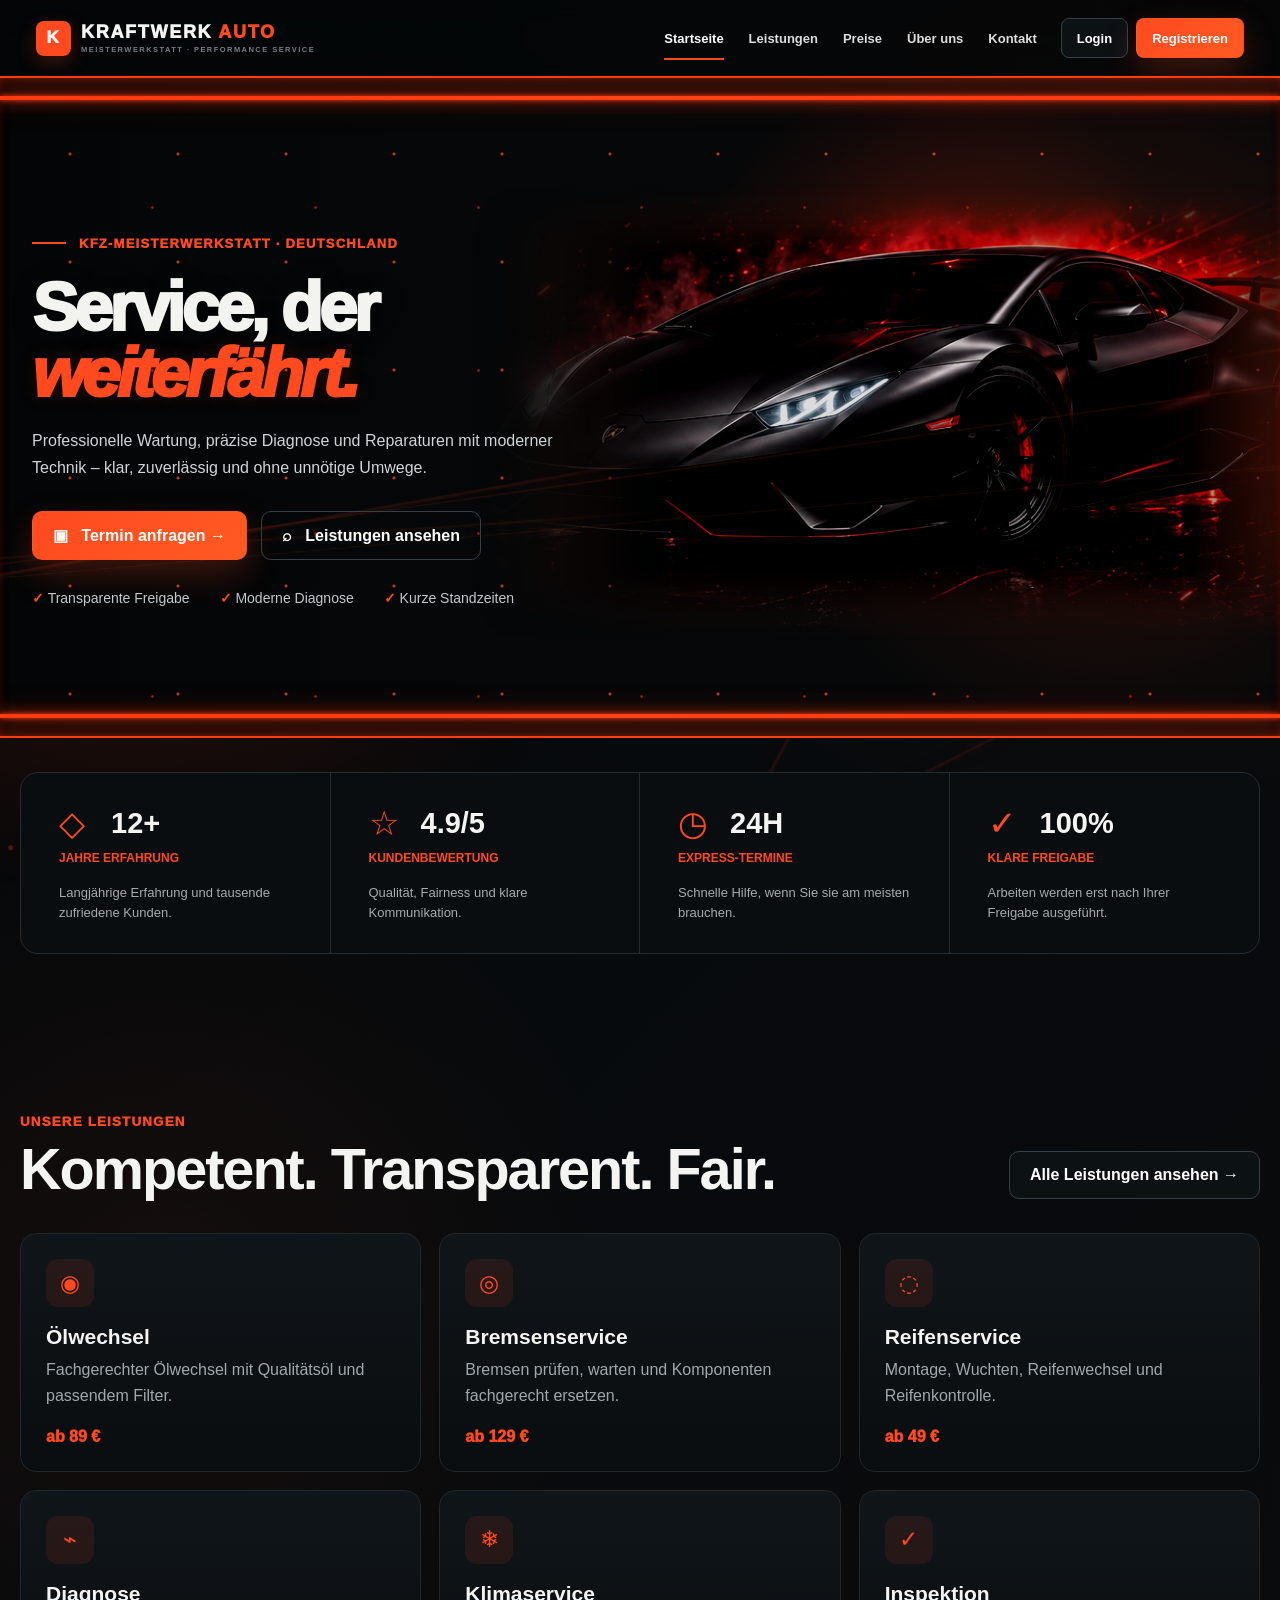
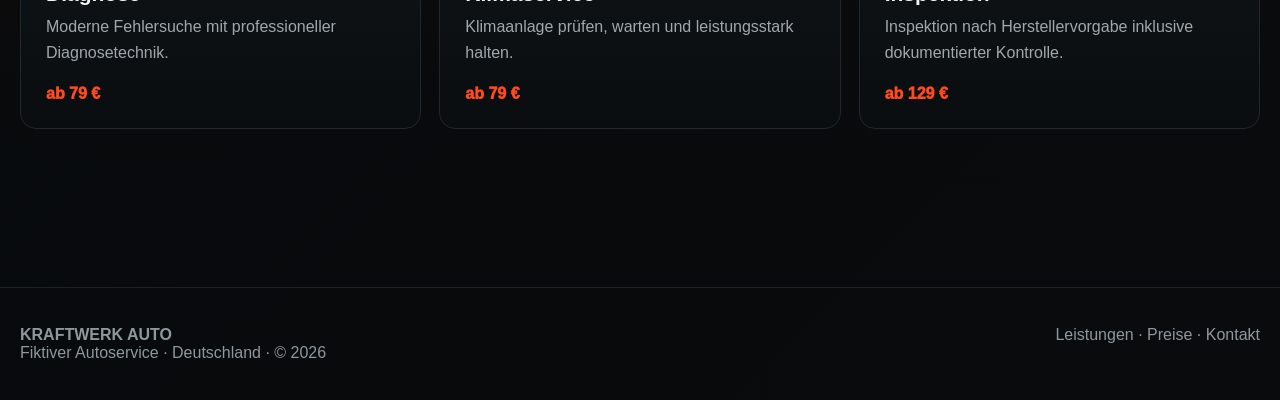
==== index.html @ ebeda06c "Add files via upload" ====
<!doctype html>
<html lang="de">
<head>
  <meta http-equiv="Cache-Control" content="no-cache, no-store, must-revalidate">
  <meta http-equiv="Pragma" content="no-cache">
  <meta http-equiv="Expires" content="0">
<meta charset="utf-8">
<meta name="viewport" content="width=device-width,initial-scale=1">
<title>Startseite | KRAFTWERK AUTO</title>
<link rel="stylesheet" href="css/style.css?v=19.0">
  <meta name="build-version" content="v19.0">
</head>
<body>

<header>
  <div class="container nav">
    <a href="index.html" class="brand"><span class="brand-badge">K</span><span class="brand-copy"><span class="brand-main">KRAFTWERK <span class="auto">AUTO</span></span><small>MEISTERWERKSTATT · PERFORMANCE SERVICE</small></span></a>
    <nav class="menu">
      <a href="index.html">Startseite</a>
      <a href="leistungen.html">Leistungen</a>
      <a href="preise.html">Preise</a>
      <a href="ueber-uns.html">Über uns</a>
      <a href="kontakt.html">Kontakt</a>
    </nav>
    <div class="actions"><a class="btn" href="login.html">Login</a><a class="btn primary" href="register.html">Registrieren</a></div>
    <button class="btn mobile" type="button">☰</button>
  </div>
</header>

<main>
<section class="hero"><span class="glow-line-top"></span><span class="glow-line-bottom"></span><div class="container hero-grid">
  <div>
    <div class="kicker">KFZ-MEISTERWERKSTATT · DEUTSCHLAND</div>
    <h1>Service, der <span>weiterfährt.</span></h1>
    <p class="hero-copy">Professionelle Wartung, präzise Diagnose und Reparaturen mit moderner Technik – klar, zuverlässig und ohne unnötige Umwege.</p>
    <div class="hero-buttons"><a class="btn primary" href="termin.html">▣ &nbsp; Termin anfragen →</a><a class="btn" href="leistungen.html">⌕ &nbsp; Leistungen ansehen</a></div>
    <div class="checks"><span><b>✓</b> Transparente Freigabe</span><span><b>✓</b> Moderne Diagnose</span><span><b>✓</b> Kurze Standzeiten</span></div>
  </div>
  <div class="hero-media"><img class="hero-car" src="assets/sports-car-v12.png?v=19.0" alt="Sportwagen"></div>
</div></section>

<div class="container"><div class="stats">
 <div class="stat"><div class="stat-top"><span class="stat-icon">◇</span><strong>12+</strong></div><label>JAHRE ERFAHRUNG</label><p>Langjährige Erfahrung und tausende zufriedene Kunden.</p></div>
 <div class="stat"><div class="stat-top"><span class="stat-icon">☆</span><strong>4.9/5</strong></div><label>KUNDENBEWERTUNG</label><p>Qualität, Fairness und klare Kommunikation.</p></div>
 <div class="stat"><div class="stat-top"><span class="stat-icon">◷</span><strong>24H</strong></div><label>EXPRESS-TERMINE</label><p>Schnelle Hilfe, wenn Sie sie am meisten brauchen.</p></div>
 <div class="stat"><div class="stat-top"><span class="stat-icon">✓</span><strong>100%</strong></div><label>KLARE FREIGABE</label><p>Arbeiten werden erst nach Ihrer Freigabe ausgeführt.</p></div>
</div></div>

<section class="section"><div class="container">
 <div class="section-head"><div><small>UNSERE LEISTUNGEN</small><h2>Kompetent. Transparent. Fair.</h2></div><a class="btn" href="leistungen.html">Alle Leistungen ansehen →</a></div>
 <div class="cards">
  <div class="card"><div class="card-icon">◉</div><h3>Ölwechsel</h3><p>Fachgerechter Ölwechsel mit Qualitätsöl und passendem Filter.</p><div class="price">ab 89 €</div></div>
  <div class="card"><div class="card-icon">◎</div><h3>Bremsenservice</h3><p>Bremsen prüfen, warten und Komponenten fachgerecht ersetzen.</p><div class="price">ab 129 €</div></div>
  <div class="card"><div class="card-icon">◌</div><h3>Reifenservice</h3><p>Montage, Wuchten, Reifenwechsel und Reifenkontrolle.</p><div class="price">ab 49 €</div></div>
  <div class="card"><div class="card-icon">⌁</div><h3>Diagnose</h3><p>Moderne Fehlersuche mit professioneller Diagnosetechnik.</p><div class="price">ab 79 €</div></div>
  <div class="card"><div class="card-icon">❄</div><h3>Klimaservice</h3><p>Klimaanlage prüfen, warten und leistungsstark halten.</p><div class="price">ab 79 €</div></div>
  <div class="card"><div class="card-icon">✓</div><h3>Inspektion</h3><p>Inspektion nach Herstellervorgabe inklusive dokumentierter Kontrolle.</p><div class="price">ab 129 €</div></div>
 </div>
</div></section>
</main>


<footer><div class="container footer-inner">
  <div><strong>KRAFTWERK AUTO</strong><div>Fiktiver Autoservice · Deutschland · © 2026</div></div>
  <div><a href="leistungen.html">Leistungen</a> · <a href="preise.html">Preise</a> · <a href="kontakt.html">Kontakt</a></div>
</div></footer>
<script src="js/app.js?v=19.0"></script>
</body></html>
---- css/style.css ----
:root{
  --bg:#050708;
  --bg2:#090c0e;
  --card:#0d1114;
  --card2:#101519;
  --line:#252d32;
  --text:#f4f4f2;
  --muted:#9ba2a7;
  --accent:#ff4a1f;
  --accent2:#ff6a32;
}
*{box-sizing:border-box}
html{scroll-behavior:smooth}
body{
  margin:0;
  background:
    radial-gradient(circle at 88% 10%,rgba(255,74,31,.10),transparent 30%),
    radial-gradient(circle at 12% 65%,rgba(255,74,31,.06),transparent 28%),
    linear-gradient(135deg,#040607 0%,#070a0c 48%,#0a0b0d 100%);
  color:var(--text);
  font-family:Inter,Arial,Helvetica,sans-serif;
  min-height:100vh;
}
body:before{
  content:"";
  position:fixed;inset:0;pointer-events:none;z-index:-1;
  background:
    radial-gradient(circle at 8% 28%,rgba(255,58,20,.30) 0 2px,transparent 3px),
    radial-gradient(circle at 82% 18%,rgba(255,75,25,.38) 0 2px,transparent 3px),
    radial-gradient(circle at 62% 72%,rgba(255,45,10,.30) 0 1.5px,transparent 3px),
    radial-gradient(ellipse at 92% 45%,rgba(255,50,15,.17),transparent 30%),
    radial-gradient(ellipse at 10% 72%,rgba(255,65,20,.13),transparent 28%);
  background-size:135px 135px,190px 190px,155px 155px,100% 100%,100% 100%;
  opacity:.95
}
body:after{
  content:"";
  position:fixed;inset:0;pointer-events:none;z-index:-1;
  background:
    linear-gradient(118deg,transparent 0 67%,rgba(255,61,20,.12) 67.15%,transparent 67.35%),
    linear-gradient(153deg,transparent 0 80%,rgba(255,61,20,.10) 80.15%,transparent 80.35%);
  filter:drop-shadow(0 0 8px rgba(255,61,20,.5))
}
a{text-decoration:none;color:inherit}
.container{width:min(1280px,calc(100% - 40px));margin:auto}
header{
  height:110px;
  display:flex;align-items:center;
  border-bottom:1px solid rgba(255,255,255,.03)
}
.nav{display:flex;align-items:center;width:100%;gap:22px}
.brand{display:flex;align-items:center;gap:11px;margin-right:auto;font-weight:1000;letter-spacing:2.2px;font-size:21px;white-space:nowrap}
.brand-badge{width:40px;height:40px;border-radius:9px;background:var(--accent);display:grid;place-items:center;font-size:20px;font-weight:1000;box-shadow:0 10px 24px rgba(255,74,31,.30)}
.brand .auto{color:var(--accent)}
.menu{display:flex;align-items:center;gap:30px;margin-left:auto}
.menu a{position:relative;padding:42px 0;color:#dedede;font-size:15px;font-weight:800}
.menu a:hover,.menu a.active{color:#fff}
.menu a.active:after{
  content:"";position:absolute;left:0;right:0;bottom:23px;height:2px;background:var(--accent)
}
.actions{display:flex;gap:10px;margin-left:8px;flex:0 0 auto}
.btn{
  display:inline-flex;align-items:center;justify-content:center;gap:9px;
  border:1px solid #344047;background:#0c1114;color:white;
  border-radius:10px;padding:14px 20px;font-weight:850;cursor:pointer;
  transition:.18s ease;
}
.btn:hover{transform:translateY(-1px);border-color:#59656c}
.btn.primary{
  background:linear-gradient(135deg,var(--accent),#ff5a23);
  border-color:transparent;
  box-shadow:0 14px 34px rgba(255,74,31,.23)
}
.hero{padding:72px 0 40px}
.hero-grid{
  display:grid;grid-template-columns:1.04fr .96fr;align-items:center;gap:40px;
}
.kicker{display:flex;align-items:center;gap:13px;color:var(--accent);font-size:13px;font-weight:950;letter-spacing:1.25px;text-transform:uppercase}
.kicker:before{content:"";width:34px;height:2px;background:var(--accent)}
.hero h1{
  font-size:clamp(58px,6vw,88px);line-height:.96;letter-spacing:-4px;
  margin:28px 0 24px;font-weight:1000
}
.hero h1 span{display:block;color:var(--accent);font-style:italic}
.hero-copy{color:#c0c5c8;font-size:18px;line-height:1.7;max-width:690px}
.hero-buttons{display:flex;gap:14px;margin:30px 0 30px;flex-wrap:wrap}
.checks{display:flex;gap:30px;flex-wrap:wrap;color:#c5c8ca;font-size:14px}
.checks b{color:var(--accent)}
.hero-media{
  position:relative;
  height:510px;
  overflow:visible;
  background:transparent;
  border:0;
  border-radius:0;
  box-shadow:none;
}
.hero-media:before{
  content:"";
  position:absolute;
  inset:-35px -70px -35px -55px;
  background-image:url("../assets/porsche-hero.png");
  background-size:cover;
  background-position:center;
  background-repeat:no-repeat;
  filter:saturate(1.08) contrast(1.06);
  -webkit-mask-image:linear-gradient(90deg,transparent 0%,rgba(0,0,0,.42) 14%,#000 34%,#000 100%);
  mask-image:linear-gradient(90deg,transparent 0%,rgba(0,0,0,.42) 14%,#000 34%,#000 100%);
}
.hero-media:after{
  content:"";
  position:absolute;
  inset:-35px -70px -35px -55px;
  pointer-events:none;
  background:
    radial-gradient(circle at 72% 42%,rgba(255,55,15,.18),transparent 35%),
    linear-gradient(90deg,#050708 0%,rgba(5,7,8,.72) 12%,transparent 36%);
}
.stats{
  display:grid;grid-template-columns:repeat(4,1fr);
  border:1px solid var(--line);border-radius:18px;overflow:hidden;
  background:#0a0d0f;margin:34px 0 80px
}
.stat{padding:30px 38px;min-height:160px;border-right:1px solid var(--line)}
.stat:last-child{border-right:none}
.stat-top{display:flex;gap:18px;align-items:center}
.stat-icon{font-size:34px;color:var(--accent);width:34px}
.stat strong{font-size:29px}
.stat label{display:block;color:var(--accent);font-weight:900;font-size:12px;margin:8px 0 18px}
.stat p{color:#a6aaad;font-size:13px;line-height:1.55;margin:0}
.section{padding:78px 0}
.section-head{display:flex;justify-content:space-between;gap:24px;align-items:end;margin-bottom:34px}
.section-head small,.eyebrow{color:var(--accent);font-weight:950;letter-spacing:1.2px;text-transform:uppercase}
.section-head h2,.page-title{font-size:clamp(38px,4.5vw,62px);line-height:1.02;letter-spacing:-2px;margin:10px 0 0}
.section-head p{color:var(--muted);max-width:700px;line-height:1.7}
.cards{display:grid;grid-template-columns:repeat(3,1fr);gap:18px}
.card{
  background:linear-gradient(180deg,#101519,#090d10);
  border:1px solid #20282d;border-radius:16px;padding:25px;min-height:190px;
  transition:.18s ease;
}
.card:hover{transform:translateY(-3px);border-color:rgba(255,74,31,.45)}
.card-icon{width:48px;height:48px;border-radius:12px;background:rgba(255,74,31,.10);display:grid;place-items:center;color:var(--accent);font-size:23px}
.card h3{font-size:21px;margin:18px 0 8px}
.card p{margin:0;color:#a1a8ad;line-height:1.65}
.card .price{margin-top:18px;color:var(--accent);font-weight:950}
.page-hero{padding:66px 0 50px;border-bottom:1px solid rgba(255,255,255,.05)}
.breadcrumb{font-size:13px;color:#7f898e;margin-bottom:16px}
.page-hero p{max-width:760px;color:#aab0b4;font-size:17px;line-height:1.65}
.service-grid{display:grid;grid-template-columns:repeat(3,1fr);gap:20px}
.service-card{
  background:linear-gradient(145deg,#101519,#080b0d);border:1px solid #222b30;border-radius:17px;
  padding:28px;min-height:220px;display:flex;flex-direction:column
}
.service-card .tag{font-size:11px;color:var(--accent);font-weight:950;text-transform:uppercase;letter-spacing:1px}
.service-card h3{font-size:23px;margin:14px 0 10px}
.service-card p{color:#9ea6ab;line-height:1.65;margin:0}
.service-card .more{margin-top:auto;padding-top:24px;color:var(--accent);font-weight:850}
.price-grid{display:grid;grid-template-columns:repeat(2,1fr);gap:18px}
.price-row{
  background:#0d1114;border:1px solid #222a2f;border-radius:15px;padding:24px 26px;
  display:grid;grid-template-columns:1fr auto;align-items:center;gap:20px
}
.price-row h3{margin:0 0 7px;font-size:20px}
.price-row p{margin:0;color:#929aa0;line-height:1.5}
.price-row strong{color:var(--accent);font-size:26px;white-space:nowrap}
.about-grid,.contact-grid{display:grid;grid-template-columns:1fr 1fr;gap:22px}
.panel{background:#0d1114;border:1px solid #232c31;border-radius:16px;padding:28px}
.panel h2{margin-top:0}
.panel p{color:#9da5aa;line-height:1.7}
.form-grid{display:grid;grid-template-columns:1fr 1fr;gap:14px}
.field.full{grid-column:1/-1}
label{display:block;font-size:12px;font-weight:850;color:#abb2b6;margin-bottom:7px}
input,textarea,select{
  width:100%;background:#070a0c;color:#fff;border:1px solid #283137;border-radius:9px;padding:13px 14px;
  font:inherit;outline:none
}
input:focus,textarea:focus,select:focus{border-color:var(--accent)}
textarea{min-height:130px;resize:vertical}
.auth{min-height:calc(100vh - 110px);display:grid;place-items:center;padding:60px 20px}
.auth-box{width:min(500px,100%);background:#0c1114;border:1px solid #242d32;border-radius:18px;padding:32px}
.auth-box h1{font-size:42px;margin:0 0 12px}
.auth-box p{color:#9ba3a8}
.notice{display:none;margin-top:14px;padding:12px;border:1px solid rgba(255,74,31,.4);border-radius:9px;color:#ff9a7d;background:rgba(255,74,31,.08)}
footer{border-top:1px solid #1c2327;margin-top:80px;padding:38px 0;color:#8f989d}
.footer-inner{display:flex;justify-content:space-between;gap:22px;flex-wrap:wrap}
.mobile{display:none}
@media(max-width:1000px){
  header{height:80px}.menu,.actions{display:none}.mobile{display:inline-flex;margin-left:auto}
  .hero-grid{grid-template-columns:1fr}.hero-media{height:420px}
  .stats{grid-template-columns:1fr 1fr}.stat:nth-child(2){border-right:none}
  .stat:nth-child(-n+2){border-bottom:1px solid var(--line)}
  .cards,.service-grid{grid-template-columns:1fr 1fr}
}
@media(max-width:650px){
  .container{width:min(100% - 24px,1280px)}
  .brand{font-size:18px;letter-spacing:2px}.brand-badge{width:40px;height:40px}
  .hero{padding-top:42px}.hero h1{font-size:50px;letter-spacing:-2px}
  .hero-media{height:300px}.stats,.cards,.service-grid,.price-grid,.about-grid,.contact-grid,.form-grid{grid-template-columns:1fr}
  .stat{border-right:none!important;border-bottom:1px solid var(--line)}.stat:last-child{border-bottom:none}
  .field.full{grid-column:auto}.section-head{display:block}
}


/* === v10 HEADER REFINEMENT === */
header .container{
  width:min(1520px,calc(100% - 110px));
}
.nav{
  gap:20px;
}
.brand{
  margin-right:44px;
  flex:0 0 auto;
}
.brand-copy{
  display:flex;
  flex-direction:column;
  line-height:1;
}
.brand-main{
  display:block;
}
.brand-copy small{
  display:block;
  margin-top:7px;
  color:#8f969a;
  font-size:9px;
  font-weight:800;
  letter-spacing:2.1px;
  white-space:nowrap;
}
.menu{
  margin-left:auto;
  gap:28px;
}
.actions{
  margin-left:14px;
}

/* === v10 FULL-WIDTH CINEMATIC HERO === */
.hero{
  position:relative;
  isolation:isolate;
  overflow:hidden;
  padding:72px 0 56px;
  background:
    linear-gradient(90deg,
      rgba(3,5,6,.99) 0%,
      rgba(3,5,6,.96) 18%,
      rgba(3,5,6,.83) 35%,
      rgba(3,5,6,.45) 51%,
      rgba(3,5,6,.10) 70%,
      rgba(3,5,6,.04) 100%
    ),
    url("../assets/porsche-hero.png") right 46% / auto 116% no-repeat;
}
.hero:before{
  content:"";
  position:absolute;
  inset:0;
  z-index:-1;
  pointer-events:none;
  background:
    linear-gradient(166deg,transparent 0 57%,rgba(255,52,15,.18) 57.2%,transparent 57.6%),
    linear-gradient(174deg,transparent 0 63%,rgba(255,73,22,.15) 63.1%,transparent 63.5%),
    radial-gradient(circle at 70% 31%,rgba(255,58,16,.23),transparent 29%),
    radial-gradient(circle at 88% 48%,rgba(255,47,12,.19),transparent 31%);
  filter:drop-shadow(0 0 12px rgba(255,62,18,.42));
}
.hero:after{
  content:"";
  position:absolute;
  inset:0;
  z-index:-1;
  pointer-events:none;
  background-image:
    radial-gradient(circle,rgba(255,67,20,.70) 0 1.2px,transparent 1.8px),
    radial-gradient(circle,rgba(255,38,8,.50) 0 1px,transparent 1.7px);
  background-size:92px 92px,137px 137px;
  background-position:12px 18px,53px 4px;
  opacity:.72;
  mask-image:linear-gradient(90deg,rgba(0,0,0,.25),#000 35%,#000);
  -webkit-mask-image:linear-gradient(90deg,rgba(0,0,0,.25),#000 35%,#000);
}
.hero-grid{
  position:relative;
  z-index:1;
  grid-template-columns:minmax(0, .94fr) minmax(390px, .78fr);
  gap:22px;
  min-height:500px;
}
.hero-grid > div:first-child{
  position:relative;
  z-index:4;
  padding:18px 0 0;
}

/* The car no longer lives inside a visible card. 
   This empty side only reserves composition space while the image is a seamless hero background. */
.hero-media{
  min-height:500px;
  height:500px;
  background:transparent!important;
  border:0!important;
  box-shadow:none!important;
  overflow:visible!important;
}
.hero-media:before,
.hero-media:after{
  display:none!important;
}

/* Sportier visual impression: stronger contrast/glow around the car zone */
.hero .hero-media{
  filter:drop-shadow(0 22px 42px rgba(0,0,0,.55));
}
.hero .hero-media::marker{
  display:none;
}

/* Make the road/light streaks visibly continue under/behind the copy */
.hero-grid > div:first-child:after{
  content:"";
  position:absolute;
  z-index:-1;
  left:-180px;
  right:-300px;
  bottom:42px;
  height:155px;
  transform:skewY(-2deg);
  background:
    linear-gradient(172deg,transparent 0 42%,rgba(255,67,20,.14) 43%,transparent 45%),
    linear-gradient(176deg,transparent 0 58%,rgba(255,89,28,.09) 59%,transparent 61%);
  filter:blur(.2px) drop-shadow(0 0 12px rgba(255,58,14,.25));
  pointer-events:none;
}

/* Pull the hero a little more toward the visual center */
.hero .container{
  width:min(1320px,calc(100% - 60px));
}

@media(max-width:1000px){
  header .container{width:min(100% - 34px,1520px)}
  .brand{margin-right:auto}
  .brand-copy small{font-size:8px;letter-spacing:1.4px}
  .hero{
    background:
      linear-gradient(90deg,rgba(3,5,6,.99) 0%,rgba(3,5,6,.93) 42%,rgba(3,5,6,.45) 100%),
      url("../assets/porsche-hero.png") 68% center / cover no-repeat;
  }
  .hero-grid{grid-template-columns:1fr;min-height:660px}
  .hero-media{min-height:250px;height:250px}
}
@media(max-width:650px){
  header .container{width:min(100% - 22px,1520px)}
  .brand-copy small{display:none}
  .hero .container{width:min(100% - 26px,1320px)}
  .hero{
    background:
      linear-gradient(180deg,rgba(3,5,6,.98) 0%,rgba(3,5,6,.89) 48%,rgba(3,5,6,.38) 100%),
      url("../assets/porsche-hero.png") 70% 78% / auto 58% no-repeat;
  }
}


/* =========================================================
   KRAFTWERK AUTO v11 — compact header + seamless sport hero
   ========================================================= */

/* Compact, cleaner header */
header{
  height:76px !important;
  background:rgba(4,6,7,.86);
  backdrop-filter:blur(14px);
  -webkit-backdrop-filter:blur(14px);
  border-bottom:1px solid rgba(255,255,255,.045);
}
header .container{
  width:min(1380px,calc(100% - 72px)) !important;
}
.nav{
  height:76px;
  gap:16px !important;
}
.brand{
  gap:10px !important;
  margin-right:24px !important;
  font-size:18px !important;
  letter-spacing:1.7px !important;
}
.brand-badge{
  width:35px !important;
  height:35px !important;
  border-radius:8px !important;
  font-size:17px !important;
  box-shadow:0 7px 20px rgba(255,74,31,.24) !important;
}
.brand-copy small{
  margin-top:5px !important;
  font-size:7.5px !important;
  letter-spacing:1.45px !important;
  color:#777f84 !important;
}
.menu{
  gap:25px !important;
  margin-left:auto !important;
}
.menu a{
  padding:28px 0 !important;
  font-size:13px !important;
}
.menu a.active:after{
  bottom:14px !important;
}
.actions{
  margin-left:8px !important;
  gap:8px !important;
}
.actions .btn{
  padding:10px 15px !important;
  min-height:40px;
  font-size:13px !important;
  border-radius:8px !important;
}

/* Seamless hero. No rectangular car card. */
.hero{
  min-height:620px;
  padding:64px 0 54px !important;
  overflow:hidden;
  position:relative;
  isolation:isolate;
  background:#050708 !important;
}
.hero .container{
  width:min(1320px,calc(100% - 64px)) !important;
}
.hero-grid{
  min-height:500px !important;
  grid-template-columns:.93fr 1.07fr !important;
  gap:8px !important;
  align-items:center;
}
.hero-grid > div:first-child{
  z-index:5;
  padding-left:0 !important;
}
.hero h1{
  font-size:clamp(54px,5.4vw,78px) !important;
  margin:23px 0 20px !important;
}
.hero-copy{
  max-width:600px;
  font-size:16px !important;
}
.hero-media{
  height:500px !important;
  min-height:500px !important;
  position:relative !important;
  overflow:visible !important;
  background:transparent !important;
  box-shadow:none !important;
  border:0 !important;
  filter:none !important;
}

/* Use the existing car asset only once, but crop/scale it harder so the car
   reads as a sport/performance car and the original square edge disappears. */
.hero-media:before{
  display:block !important;
  content:"" !important;
  position:absolute !important;
  z-index:1;
  top:-86px !important;
  right:-210px !important;
  bottom:-100px !important;
  left:-210px !important;
  background-image:url("../assets/porsche-hero.png") !important;
  background-repeat:no-repeat !important;
  background-position:61% 52% !important;
  background-size:cover !important;
  filter:contrast(1.12) saturate(1.18) brightness(.94) !important;
  -webkit-mask-image:
    linear-gradient(90deg,transparent 0%,rgba(0,0,0,.18) 12%,#000 33%,#000 88%,transparent 100%),
    linear-gradient(180deg,transparent 0%,#000 14%,#000 84%,transparent 100%) !important;
  mask-image:
    linear-gradient(90deg,transparent 0%,rgba(0,0,0,.18) 12%,#000 33%,#000 88%,transparent 100%),
    linear-gradient(180deg,transparent 0%,#000 14%,#000 84%,transparent 100%) !important;
  -webkit-mask-composite:source-in !important;
  mask-composite:intersect !important;
}

/* Red light/road atmosphere continues behind both columns */
.hero:before{
  display:block !important;
  content:"";
  position:absolute;
  z-index:-1;
  inset:-15%;
  pointer-events:none;
  background:
    radial-gradient(ellipse at 73% 45%,rgba(255,45,12,.25),transparent 29%),
    radial-gradient(ellipse at 90% 58%,rgba(255,28,4,.18),transparent 25%),
    radial-gradient(ellipse at 34% 82%,rgba(255,56,14,.08),transparent 31%),
    linear-gradient(171deg,transparent 0 57%,rgba(255,66,18,.13) 57.15%,transparent 57.55%),
    linear-gradient(175deg,transparent 0 64%,rgba(255,83,24,.11) 64.15%,transparent 64.5%),
    linear-gradient(178deg,transparent 0 70%,rgba(255,52,12,.07) 70.1%,transparent 70.35%);
  filter:drop-shadow(0 0 12px rgba(255,50,10,.32));
  animation:roadGlow 7s ease-in-out infinite alternate;
}

/* Animated ember field, much more visible than before */
.hero:after{
  display:block !important;
  content:"";
  position:absolute;
  z-index:0;
  inset:-80px;
  pointer-events:none;
  opacity:.88;
  background-image:
    radial-gradient(circle,rgba(255,93,38,.95) 0 1.4px,transparent 2.2px),
    radial-gradient(circle,rgba(255,47,12,.80) 0 1px,transparent 2px),
    radial-gradient(circle,rgba(255,130,65,.65) 0 .8px,transparent 1.7px);
  background-size:103px 103px,151px 151px,211px 211px;
  background-position:0 0,42px 23px,71px 51px;
  animation:embersDrift 13s linear infinite;
  -webkit-mask-image:linear-gradient(90deg,rgba(0,0,0,.5),#000 42%,#000);
  mask-image:linear-gradient(90deg,rgba(0,0,0,.5),#000 42%,#000);
}

/* Extra moving light streaks behind text */
.hero-grid > div:first-child:after{
  content:"" !important;
  position:absolute !important;
  z-index:-1 !important;
  left:-230px !important;
  right:-760px !important;
  bottom:4px !important;
  height:220px !important;
  pointer-events:none;
  background:
    linear-gradient(174deg,transparent 0 48%,rgba(255,62,16,.13) 48.25%,transparent 48.7%),
    linear-gradient(177deg,transparent 0 62%,rgba(255,91,29,.10) 62.2%,transparent 62.6%);
  animation:streakPulse 5.5s ease-in-out infinite alternate;
}

@keyframes embersDrift{
  from{transform:translate3d(0,0,0)}
  to{transform:translate3d(-70px,55px,0)}
}
@keyframes roadGlow{
  from{opacity:.72;transform:scale(1)}
  to{opacity:1;transform:scale(1.035)}
}
@keyframes streakPulse{
  from{opacity:.45;transform:translateX(-18px)}
  to{opacity:1;transform:translateX(24px)}
}

/* Respect reduced-motion accessibility */
@media (prefers-reduced-motion:reduce){
  .hero:before,.hero:after,.hero-grid > div:first-child:after{animation:none !important}
}

@media(max-width:1000px){
  header{height:70px !important}
  .nav{height:70px !important}
  header .container{width:min(100% - 30px,1380px) !important}
  .brand{margin-right:auto !important}
  .hero-grid{grid-template-columns:1fr !important;min-height:650px !important}
  .hero-media{height:300px !important;min-height:300px !important}
  .hero-media:before{
    left:-80px !important;right:-80px !important;top:-100px !important;bottom:-80px !important;
    background-position:60% 52% !important;
  }
}
@media(max-width:650px){
  header .container{width:min(100% - 20px,1380px) !important}
  .brand-copy small{display:none !important}
  .brand{font-size:16px !important}
  .hero .container{width:min(100% - 26px,1320px) !important}
  .hero{padding-top:44px !important}
  .hero h1{font-size:47px !important}
}

.spark-layer{position:absolute;inset:0;overflow:hidden;pointer-events:none;z-index:2}
.spark-layer i{
  position:absolute;width:2px;height:11px;border-radius:99px;
  background:linear-gradient(to top,transparent,#ff3d0b,#ffb08c);
  box-shadow:0 0 8px #ff3d0b,0 0 15px rgba(255,61,11,.7);
  transform:rotate(38deg);
  animation:sparkFly linear infinite;
}
@keyframes sparkFly{
  0%{transform:translate3d(0,80px,0) rotate(38deg) scale(.5);opacity:0}
  15%{opacity:1}
  100%{transform:translate3d(130px,-260px,0) rotate(38deg) scale(1.15);opacity:0}
}
@media(prefers-reduced-motion:reduce){.spark-layer{display:none}}


/* =========================================================
   v12 — CAR ONLY FIX
   ========================================================= */

/* Remove every previous image/background layer from the car zone. */
.hero-media{
  background:none !important;
  border:0 !important;
  box-shadow:none !important;
  overflow:visible !important;
}
.hero-media:after{
  display:none !important;
}

/* Completely different existing sports-car asset, with transparent faded edges.
   No rectangular frame is possible because the PNG itself fades to transparent. */
.hero-media:before{
  display:block !important;
  content:"" !important;
  position:absolute !important;
  z-index:3 !important;
  top:-30px !important;
  right:-155px !important;
  bottom:-35px !important;
  left:-115px !important;

  background-image:url("../assets/sports-car-v12.png") !important;
  background-repeat:no-repeat !important;
  background-position:center center !important;
  background-size:contain !important;

  filter:
    contrast(1.08)
    saturate(1.08)
    brightness(.98)
    drop-shadow(0 24px 28px rgba(0,0,0,.58))
    drop-shadow(0 0 22px rgba(255,55,15,.20)) !important;

  -webkit-mask-image:none !important;
  mask-image:none !important;
}

/* Keep the existing animated background visible around/behind the car. */
.hero-grid{
  overflow:visible !important;
}
.hero-media{
  isolation:isolate;
}

/* At desktop size, give the new sports car slightly more presence. */
@media(min-width:1200px){
  .hero-media:before{
    transform:scale(1.10) translateX(-8px) !important;
    transform-origin:center;
  }
}

@media(max-width:1000px){
  .hero-media:before{
    top:-35px !important;
    right:-65px !important;
    bottom:-35px !important;
    left:-65px !important;
    transform:scale(1.02) !important;
  }
}


/* v13 — ONLY TWO FULL-WIDTH GLOW LINES */
.hero{
  border-top:2px solid #ff3b12 !important;
  border-bottom:2px solid #ff3b12 !important;
  box-shadow:
    inset 0 12px 22px -18px rgba(255,55,15,.95),
    inset 0 -12px 22px -18px rgba(255,55,15,.95) !important;
}

/* bright animated glow traveling across both lines */
.hero{
  background-color:#050708;
}
.hero .glow-line-top,
.hero .glow-line-bottom{
  position:absolute;
  left:0;
  width:100%;
  height:2px;
  z-index:20;
  pointer-events:none;
  overflow:hidden;
  background:rgba(255,55,15,.8);
  box-shadow:0 0 7px #ff3510,0 0 18px rgba(255,45,8,.8),0 0 32px rgba(255,45,8,.4);
}
.hero .glow-line-top{top:0}
.hero .glow-line-bottom{bottom:0}
.hero .glow-line-top:after,
.hero .glow-line-bottom:after{
  content:"";
  position:absolute;
  top:-2px;
  width:24%;
  height:6px;
  background:linear-gradient(90deg,transparent,#ff6a35,#fff,#ff3b12,transparent);
  filter:blur(.3px);
  animation:glowLineTravel 4.8s linear infinite;
}
.hero .glow-line-bottom:after{animation-delay:-2.4s}
@keyframes glowLineTravel{
  from{left:-28%}
  to{left:105%}
}
@media(prefers-reduced-motion:reduce){
  .hero .glow-line-top:after,.hero .glow-line-bottom:after{animation:none}
}


/* v14 — FORCE VISIBLE NEON HERO LINES */
.hero .glow-line-top,
.hero .glow-line-bottom{
  display:block !important;
  position:absolute !important;
  left:0 !important;
  right:0 !important;
  width:100vw !important;
  margin-left:calc(50% - 50vw) !important;
  height:4px !important;
  z-index:999 !important;
  opacity:1 !important;
  pointer-events:none !important;
  background:linear-gradient(90deg,
    rgba(255,40,8,.15) 0%,
    #ff2e08 8%,
    #ff6a30 45%,
    #ffb08a 50%,
    #ff6a30 55%,
    #ff2e08 92%,
    rgba(255,40,8,.15) 100%) !important;
  box-shadow:
    0 0 5px #ff3a0b,
    0 0 12px #ff3a0b,
    0 0 24px rgba(255,55,10,.85),
    0 0 45px rgba(255,40,5,.55) !important;
}
.hero .glow-line-top{
  top:18px !important;
}
.hero .glow-line-bottom{
  bottom:18px !important;
}
.hero .glow-line-top:before,
.hero .glow-line-bottom:before{
  content:"" !important;
  position:absolute !important;
  inset:-5px 0 !important;
  background:linear-gradient(90deg,transparent,rgba(255,55,10,.18),rgba(255,85,35,.35),rgba(255,55,10,.18),transparent) !important;
  filter:blur(6px) !important;
}
.hero .glow-line-top:after,
.hero .glow-line-bottom:after{
  content:"" !important;
  display:block !important;
  position:absolute !important;
  top:-2px !important;
  left:-24% !important;
  width:22% !important;
  height:8px !important;
  border-radius:99px !important;
  background:linear-gradient(90deg,transparent,#ff5b24,#fff3ec,#ff5b24,transparent) !important;
  box-shadow:0 0 18px #ff4b18 !important;
  animation:v14LineSweep 4s linear infinite !important;
}
.hero .glow-line-bottom:after{
  animation-delay:-2s !important;
}
@keyframes v14LineSweep{
  from{transform:translateX(0)}
  to{transform:translateX(565%)}
}


/* =========================================================
   v15 — HERO FIRST-LOAD VISIBILITY FIX
   ========================================================= */

/* Create a predictable stacking context */
.hero{
  position:relative !important;
  isolation:isolate !important;
  overflow:hidden !important;
}

/* Decorative layers always stay behind content */
.hero:before,
.hero:after{
  z-index:0 !important;
  pointer-events:none !important;
}

/* Main hero content always above effects */
.hero .container,
.hero-grid{
  position:relative !important;
  z-index:10 !important;
  opacity:1 !important;
  visibility:visible !important;
  transform:none !important;
}

/* Text column */
.hero-grid > div:first-child{
  position:relative !important;
  z-index:12 !important;
  opacity:1 !important;
  visibility:visible !important;
}

/* Car column */
.hero-media{
  position:relative !important;
  z-index:11 !important;
  opacity:1 !important;
  visibility:visible !important;
}
.hero-media:before{
  z-index:1 !important;
  opacity:1 !important;
  visibility:visible !important;
}

/* Neon lines above hero content, but they are tiny/non-blocking */
.hero .glow-line-top,
.hero .glow-line-bottom{
  z-index:30 !important;
  pointer-events:none !important;
}

/* Spark layer should never cover or hide the content */
.spark-layer{
  z-index:3 !important;
  pointer-events:none !important;
}

/* Remove any accidental first-load animation/hiding state */
.hero *,
.hero .container *,
.hero-grid *{
  animation-fill-mode:both;
}
.hero .container,
.hero-grid,
.hero-grid > div:first-child,
.hero-media{
  transition:none !important;
}

/* Ensure browser paints hero immediately */
.hero{
  contain:paint;
}


/* =========================================================
   v16 — DEFINITIVE HERO RENDER FIX
   Real IMG element, no pseudo-element car rendering
   ========================================================= */

.hero{
  position:relative !important;
  display:block !important;
  isolation:isolate !important;
  contain:none !important;
  content-visibility:visible !important;
  overflow:hidden !important;
  opacity:1 !important;
  visibility:visible !important;
  min-height:620px !important;
}

.hero .container.hero-grid{
  display:grid !important;
  grid-template-columns:minmax(0,.93fr) minmax(0,1.07fr) !important;
  align-items:center !important;
  gap:20px !important;
  min-height:520px !important;
  position:relative !important;
  z-index:10 !important;
  opacity:1 !important;
  visibility:visible !important;
  transform:none !important;
  contain:none !important;
}

/* Text is always a normal painted layer */
.hero-grid > div:first-child{
  position:relative !important;
  z-index:12 !important;
  display:block !important;
  opacity:1 !important;
  visibility:visible !important;
  transform:none !important;
}

/* Stop ALL older pseudo-element car versions */
.hero-media:before,
.hero-media:after{
  content:none !important;
  display:none !important;
  background:none !important;
}

/* Real image container */
.hero-media{
  position:relative !important;
  z-index:11 !important;
  display:flex !important;
  align-items:center !important;
  justify-content:center !important;
  width:100% !important;
  height:520px !important;
  min-height:520px !important;
  overflow:visible !important;
  opacity:1 !important;
  visibility:visible !important;
  transform:none !important;
  background:transparent !important;
  border:0 !important;
  box-shadow:none !important;
  contain:none !important;
}

/* Real car image: stable in every viewport */
.hero-car{
  display:block !important;
  position:relative !important;
  z-index:2 !important;
  width:118% !important;
  max-width:none !important;
  height:auto !important;
  object-fit:contain !important;
  opacity:1 !important;
  visibility:visible !important;
  transform:translateX(-3%) scale(1.08) !important;
  filter:
    contrast(1.08)
    saturate(1.10)
    brightness(.98)
    drop-shadow(0 24px 30px rgba(0,0,0,.58))
    drop-shadow(0 0 22px rgba(255,55,15,.18)) !important;
  pointer-events:none !important;
}

/* Decorative hero backgrounds stay below real content */
.hero:before,
.hero:after{
  z-index:0 !important;
}

/* Glow lines stay visible but never block rendering */
.hero .glow-line-top,
.hero .glow-line-bottom{
  z-index:25 !important;
}

/* Spark layer below text/car */
.spark-layer{
  z-index:4 !important;
}

/* Remove the risky blanket animation-fill rule effect on hero content */
.hero .container,
.hero .hero-grid,
.hero .hero-grid > div:first-child,
.hero .hero-media,
.hero .hero-car{
  animation:none !important;
  transition:none !important;
}

/* Desktop/fullscreen */
@media(min-width:1001px){
  .hero .container.hero-grid{
    grid-template-columns:minmax(500px,.95fr) minmax(580px,1.05fr) !important;
  }
  .hero-car{
    width:125% !important;
    transform:translateX(-5%) scale(1.08) !important;
  }
}

/* Tablet */
@media(max-width:1000px){
  .hero .container.hero-grid{
    grid-template-columns:1fr !important;
    min-height:auto !important;
  }
  .hero-media{
    height:330px !important;
    min-height:330px !important;
  }
  .hero-car{
    width:min(850px,118%) !important;
    transform:translateX(0) scale(1.02) !important;
  }
}

/* Mobile */
@media(max-width:650px){
  .hero{
    min-height:auto !important;
  }
  .hero-media{
    height:250px !important;
    min-height:250px !important;
  }
  .hero-car{
    width:125% !important;
  }
}


/* =========================================================
   v17 — CACHE + NO-JS HERO SAFETY
   ========================================================= */
html,body{
  min-height:100%;
}
.hero,
.hero .container.hero-grid,
.hero-grid > div:first-child,
.hero-media,
.hero-car{
  opacity:1 !important;
  visibility:visible !important;
}
.hero .container.hero-grid{
  display:grid !important;
}
.hero-car{
  display:block !important;
}

/* Hero content must never depend on JS-added classes. */
html:not(.js) .hero,
html:not(.js) .hero-grid,
html:not(.js) .hero-media,
html:not(.js) .hero-car{
  opacity:1 !important;
  visibility:visible !important;
  transform:none !important;
}


/* =========================================================
   v18 — CHROME REPAINT/GPU STABILITY FIX
   Same look, simpler rendering pipeline.
   ========================================================= */

/* Remove expensive compositor triggers from the hero */
.hero,
.hero::before,
.hero::after,
.hero .container,
.hero-grid,
.hero-grid > div:first-child,
.hero-media,
.hero-car,
.spark-layer{
  will-change:auto !important;
  contain:none !important;
  transform-style:flat !important;
  backface-visibility:visible !important;
}

/* Hero itself stays simple and deterministic */
.hero{
  position:relative !important;
  isolation:auto !important;
  overflow:hidden !important;
  opacity:1 !important;
  visibility:visible !important;
  background:
    radial-gradient(ellipse at 72% 42%,rgba(255,45,12,.18),transparent 31%),
    radial-gradient(ellipse at 90% 64%,rgba(255,35,8,.12),transparent 25%),
    #050708 !important;
}

/* Static red atmosphere only; no animated transforms/filters */
.hero::before{
  content:"" !important;
  display:block !important;
  position:absolute !important;
  inset:0 !important;
  z-index:0 !important;
  pointer-events:none !important;
  opacity:1 !important;
  transform:none !important;
  filter:none !important;
  animation:none !important;
  background:
    linear-gradient(171deg,transparent 0 57%,rgba(255,60,16,.11) 57.2%,transparent 57.6%),
    linear-gradient(176deg,transparent 0 65%,rgba(255,80,22,.08) 65.1%,transparent 65.45%),
    radial-gradient(circle at 76% 44%,rgba(255,55,15,.17),transparent 28%) !important;
}

/* Static ember field — still visible but GPU-cheap */
.hero::after{
  content:"" !important;
  display:block !important;
  position:absolute !important;
  inset:0 !important;
  z-index:1 !important;
  pointer-events:none !important;
  opacity:.72 !important;
  transform:none !important;
  filter:none !important;
  animation:none !important;
  background-image:
    radial-gradient(circle,rgba(255,78,27,.75) 0 1px,transparent 1.8px),
    radial-gradient(circle,rgba(255,43,10,.55) 0 .8px,transparent 1.6px) !important;
  background-size:118px 118px,173px 173px !important;
  background-position:16px 22px,71px 48px !important;
  -webkit-mask-image:none !important;
  mask-image:none !important;
}

/* Content always paints normally above effects */
.hero .container.hero-grid{
  position:relative !important;
  z-index:5 !important;
  opacity:1 !important;
  visibility:visible !important;
  transform:none !important;
  filter:none !important;
}

/* Real car image — no GPU-heavy filter chain */
.hero-car{
  display:block !important;
  opacity:1 !important;
  visibility:visible !important;
  filter:none !important;
  transform:translateX(-3%) scale(1.08) !important;
}

/* Text */
.hero-grid > div:first-child{
  opacity:1 !important;
  visibility:visible !important;
  filter:none !important;
}

/* Keep glow lines, but remove moving sweep animation */
.hero .glow-line-top,
.hero .glow-line-bottom{
  display:block !important;
  opacity:1 !important;
  z-index:20 !important;
  animation:none !important;
}
.hero .glow-line-top::after,
.hero .glow-line-bottom::after{
  animation:none !important;
  display:none !important;
}

/* Completely disable JS-created spark particles; static CSS embers replace them */
.spark-layer{
  display:none !important;
}

/* Disable old hero animations from previous versions */
.hero *,
.hero::before,
.hero::after{
  animation-play-state:paused;
}
.hero .glow-line-top,
.hero .glow-line-bottom{
  animation-play-state:paused;
}

/* Restore normal layout animation behavior outside hero */
.section *,
.stats *,
footer *{
  animation-play-state:running;
}

/* Desktop */
@media(min-width:1001px){
  .hero-car{
    width:125% !important;
    transform:translateX(-5%) scale(1.06) !important;
  }
}


/* =========================================================
   v19 — MATCH THE GOOD TOP VERSION
   Remove grey blocks, restore deep black/red cinematic hero
   ========================================================= */

.hero{
  background:
    radial-gradient(ellipse at 78% 42%,rgba(255,45,10,.22),transparent 31%),
    radial-gradient(ellipse at 92% 62%,rgba(255,20,0,.16),transparent 25%),
    linear-gradient(90deg,#030506 0%,#050708 42%,#070809 100%) !important;
}

/* Make the whole hero read as one scene, not separate rectangles */
.hero .container.hero-grid{
  background:transparent !important;
  box-shadow:none !important;
  border:0 !important;
}

/* Kill any grey panel effect behind text */
.hero-grid > div:first-child{
  background:transparent !important;
  box-shadow:none !important;
  border:0 !important;
}

/* Car area: no panel, no box, no grey background */
.hero-media{
  background:transparent !important;
  box-shadow:none !important;
  border:0 !important;
  overflow:visible !important;
}

/* Blend existing car image into the hero instead of showing its rectangular background */
.hero-car{
  width:132% !important;
  max-width:none !important;
  transform:translateX(-6%) scale(1.08) !important;
  filter:
    contrast(1.18)
    saturate(1.28)
    brightness(.86)
    drop-shadow(0 22px 28px rgba(0,0,0,.62))
    drop-shadow(0 0 26px rgba(255,45,10,.22)) !important;

  -webkit-mask-image:
    linear-gradient(90deg,transparent 0%,rgba(0,0,0,.48) 11%,#000 25%,#000 88%,transparent 100%),
    linear-gradient(180deg,transparent 0%,#000 12%,#000 86%,transparent 100%) !important;
  mask-image:
    linear-gradient(90deg,transparent 0%,rgba(0,0,0,.48) 11%,#000 25%,#000 88%,transparent 100%),
    linear-gradient(180deg,transparent 0%,#000 12%,#000 86%,transparent 100%) !important;
  -webkit-mask-composite:source-in !important;
  mask-composite:intersect !important;
}

/* Stronger cinematic red atmosphere, like the upper reference */
.hero::before{
  background:
    radial-gradient(circle at 73% 39%,rgba(255,38,5,.24),transparent 26%),
    radial-gradient(circle at 86% 48%,rgba(255,65,18,.17),transparent 31%),
    linear-gradient(170deg,transparent 0 56%,rgba(255,60,15,.14) 56.2%,transparent 56.6%),
    linear-gradient(176deg,transparent 0 64%,rgba(255,82,23,.09) 64.2%,transparent 64.55%) !important;
}

/* Visible embers without washing out the colors */
.hero::after{
  opacity:.82 !important;
  background-image:
    radial-gradient(circle,rgba(255,79,25,.90) 0 1.1px,transparent 1.9px),
    radial-gradient(circle,rgba(255,38,8,.72) 0 .9px,transparent 1.7px) !important;
  background-size:108px 108px,163px 163px !important;
}

/* Keep text bright and punchy */
.hero h1{
  color:#f3f3f0 !important;
  text-shadow:0 2px 22px rgba(0,0,0,.35);
}
.hero h1 span{
  color:#ff4a1f !important;
  text-shadow:0 0 22px rgba(255,65,20,.12);
}
.hero-copy{
  color:#d1d5d7 !important;
}

/* Keep neon lines, slightly cleaner */
.hero .glow-line-top,
.hero .glow-line-bottom{
  background:#ff3b12 !important;
  box-shadow:
    0 0 5px #ff3b12,
    0 0 14px rgba(255,55,12,.88),
    0 0 28px rgba(255,45,8,.48) !important;
}

/* Desktop balance similar to the upper screenshot */
@media(min-width:1001px){
  .hero .container.hero-grid{
    grid-template-columns:minmax(480px,.88fr) minmax(650px,1.12fr) !important;
    gap:8px !important;
  }
  .hero-media{
    height:540px !important;
    min-height:540px !important;
  }
}

/* Prevent any inherited background strips from previous versions */
.hero *,
.hero .container *,
.hero-grid *{
  background-color:transparent;
}
.hero .btn,
.hero input,
.hero select,
.hero textarea{
  background-color:initial;
}
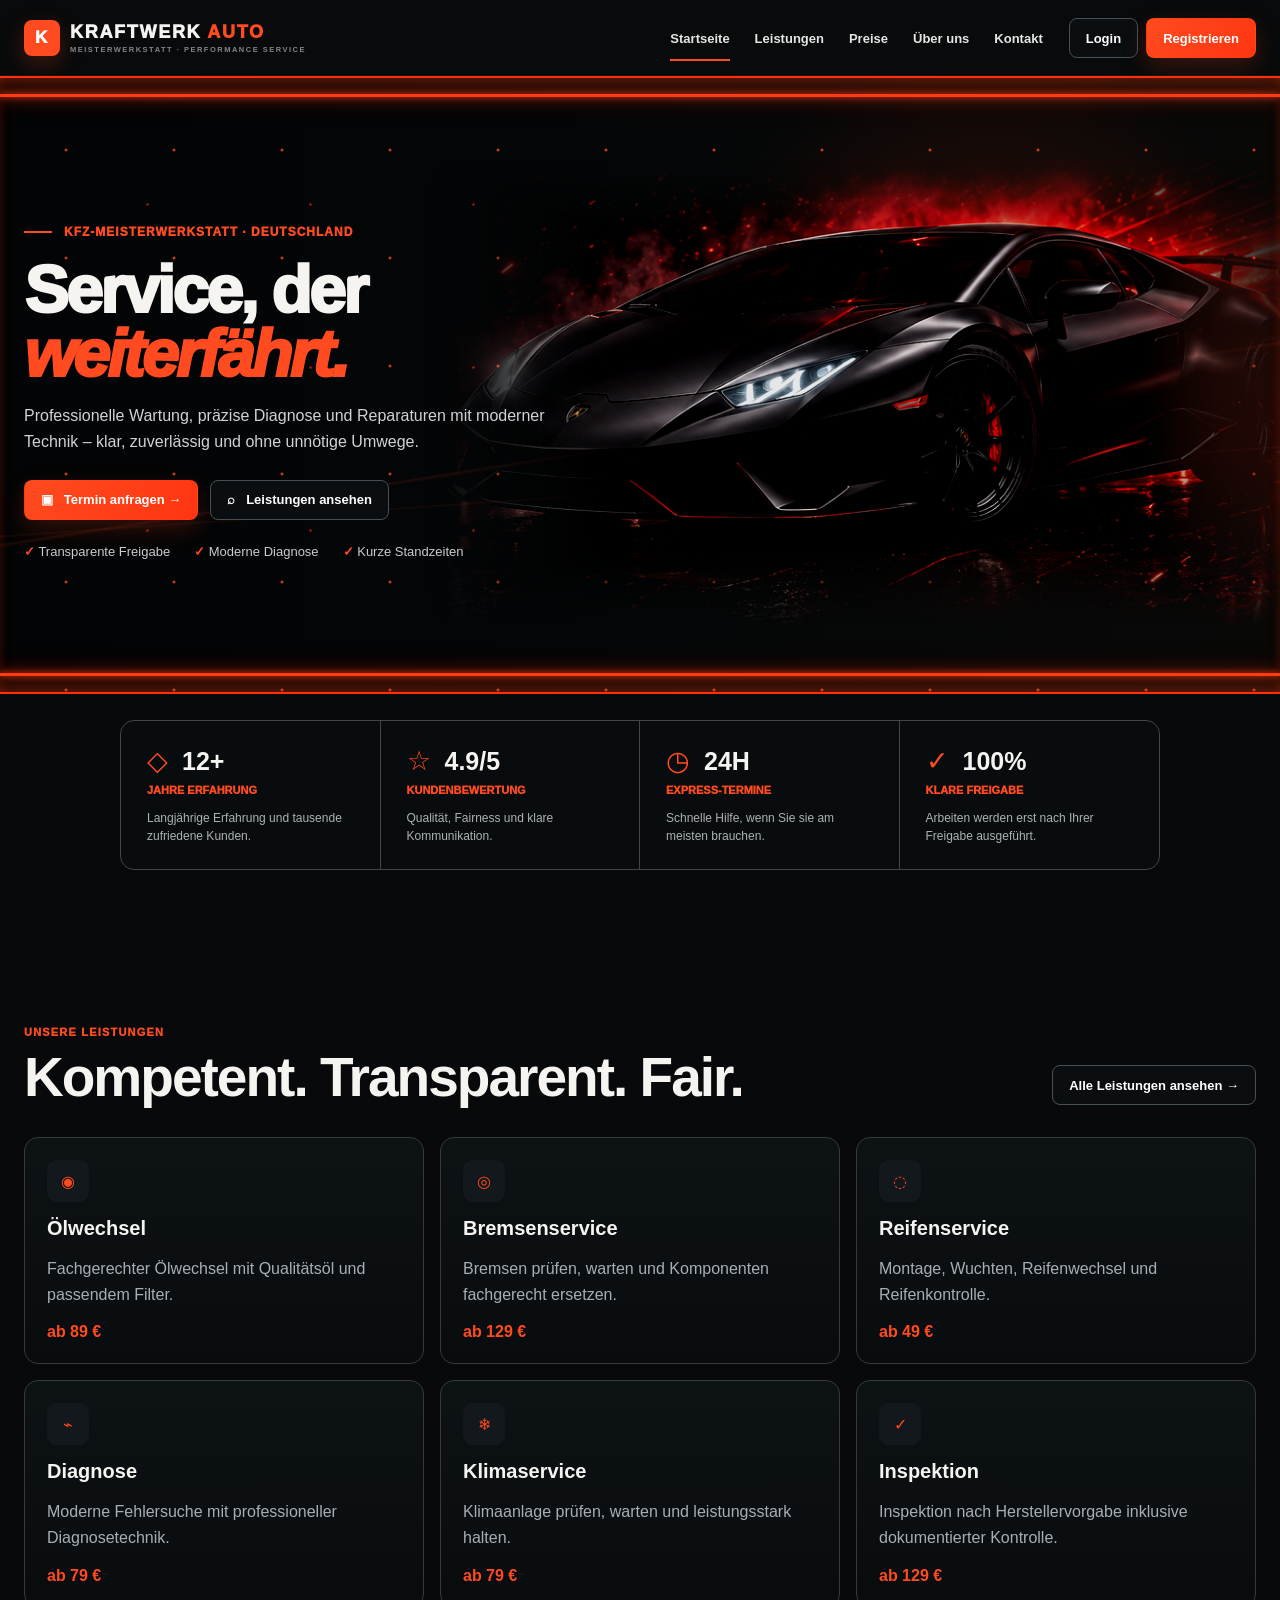
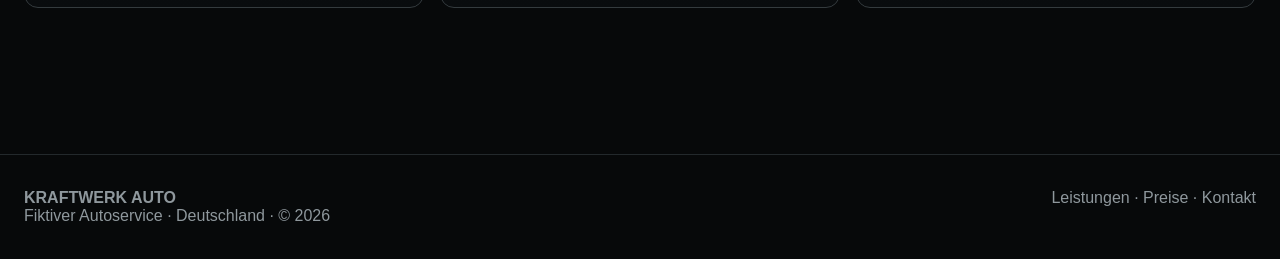
==== commit b06c908f: "Add files via upload" ====
--- a/index.html
+++ b/index.html
@@ -1,14 +1,11 @@
 <!doctype html>
 <html lang="de">
 <head>
-  <meta http-equiv="Cache-Control" content="no-cache, no-store, must-revalidate">
-  <meta http-equiv="Pragma" content="no-cache">
-  <meta http-equiv="Expires" content="0">
 <meta charset="utf-8">
 <meta name="viewport" content="width=device-width,initial-scale=1">
 <title>Startseite | KRAFTWERK AUTO</title>
-<link rel="stylesheet" href="css/style.css?v=19.0">
-  <meta name="build-version" content="v19.0">
+<link rel="stylesheet" href="css/style-v21.css">
+  <meta name="build-version" content="v21.0">
 </head>
 <body>
 
@@ -36,7 +33,7 @@
     <div class="hero-buttons"><a class="btn primary" href="termin.html">▣ &nbsp; Termin anfragen →</a><a class="btn" href="leistungen.html">⌕ &nbsp; Leistungen ansehen</a></div>
     <div class="checks"><span><b>✓</b> Transparente Freigabe</span><span><b>✓</b> Moderne Diagnose</span><span><b>✓</b> Kurze Standzeiten</span></div>
   </div>
-  <div class="hero-media"><img class="hero-car" src="assets/sports-car-v12.png?v=19.0" alt="Sportwagen"></div>
+  <div class="hero-media"><img class="hero-car" src="assets/sports-car-v21.png" alt="Sportwagen"></div>
 </div></section>
 
 <div class="container"><div class="stats">
@@ -64,5 +61,5 @@
   <div><strong>KRAFTWERK AUTO</strong><div>Fiktiver Autoservice · Deutschland · © 2026</div></div>
   <div><a href="leistungen.html">Leistungen</a> · <a href="preise.html">Preise</a> · <a href="kontakt.html">Kontakt</a></div>
 </div></footer>
-<script src="js/app.js?v=19.0"></script>
+<script src="js/app-v21.js"></script>
 </body></html>
--- a/css/style-v21.css
+++ b/css/style-v21.css
@@ -0,0 +1,354 @@
+
+:root{
+  --bg:#050708;
+  --panel:#0b0f11;
+  --panel2:#111619;
+  --text:#f5f4f1;
+  --muted:#a4aaad;
+  --line:#3c403f;
+  --accent:#ff4b1f;
+  --accent2:#ff2f0b;
+}
+*{box-sizing:border-box}
+html{scroll-behavior:smooth}
+body{
+  margin:0;
+  min-height:100vh;
+  color:var(--text);
+  background:#07090a;
+  font-family:Inter,Arial,Helvetica,sans-serif;
+}
+a{color:inherit;text-decoration:none}
+img{display:block;max-width:100%}
+.container{width:min(1280px,calc(100% - 48px));margin:auto}
+
+/* HEADER */
+header{
+  height:76px;
+  background:#080a0b;
+  border-bottom:1px solid rgba(255,255,255,.04);
+}
+.nav{
+  height:76px;
+  display:flex;
+  align-items:center;
+  gap:18px;
+}
+.brand{
+  display:flex;
+  align-items:center;
+  gap:10px;
+  margin-right:auto;
+  font-size:18px;
+  font-weight:950;
+  letter-spacing:1.7px;
+  white-space:nowrap;
+}
+.brand-badge{
+  width:36px;height:36px;
+  display:grid;place-items:center;
+  border-radius:8px;
+  background:var(--accent);
+  color:#fff;
+  font-size:17px;
+  box-shadow:0 8px 22px rgba(255,70,24,.24);
+}
+.brand-copy{display:flex;flex-direction:column;line-height:1}
+.brand-main{display:block}
+.brand .auto{color:var(--accent)}
+.brand-copy small{
+  margin-top:5px;
+  color:#81878a;
+  font-size:7.5px;
+  font-weight:850;
+  letter-spacing:1.5px;
+}
+.menu{display:flex;align-items:center;gap:25px}
+.menu a{
+  position:relative;
+  padding:28px 0;
+  font-size:13px;
+  font-weight:850;
+  color:#e5e5e3;
+}
+.menu a.active:after{
+  content:"";
+  position:absolute;
+  left:0;right:0;bottom:13px;
+  height:2px;
+  background:var(--accent);
+}
+.actions{display:flex;gap:8px;margin-left:8px}
+.btn{
+  display:inline-flex;
+  align-items:center;
+  justify-content:center;
+  gap:8px;
+  min-height:40px;
+  padding:10px 16px;
+  border:1px solid #465057;
+  border-radius:8px;
+  background:#0a0e10;
+  color:#fff;
+  font-weight:850;
+  font-size:13px;
+}
+.btn.primary{
+  border-color:transparent;
+  background:linear-gradient(135deg,var(--accent),#ff3510);
+  box-shadow:0 9px 25px rgba(255,65,20,.20);
+}
+.mobile{display:none}
+
+/* HERO — ONE CLEAN RENDERING PATH */
+.hero{
+  position:relative;
+  overflow:hidden;
+  min-height:600px;
+  padding:64px 0 50px;
+  background:
+    radial-gradient(ellipse at 79% 40%,rgba(255,42,9,.22),transparent 30%),
+    radial-gradient(ellipse at 94% 62%,rgba(255,25,3,.14),transparent 25%),
+    linear-gradient(90deg,#020405 0%,#040607 48%,#080807 100%);
+  border-top:2px solid var(--accent2);
+  border-bottom:2px solid var(--accent2);
+  box-shadow:
+    inset 0 12px 25px -18px rgba(255,65,16,.95),
+    inset 0 -12px 25px -18px rgba(255,65,16,.95);
+}
+.hero:before{
+  content:"";
+  position:absolute;
+  inset:0;
+  pointer-events:none;
+  background:
+    linear-gradient(171deg,transparent 0 57%,rgba(255,60,15,.11) 57.2%,transparent 57.6%),
+    linear-gradient(176deg,transparent 0 65%,rgba(255,80,22,.08) 65.1%,transparent 65.45%),
+    radial-gradient(circle at 77% 42%,rgba(255,55,15,.17),transparent 28%);
+}
+.hero:after{
+  content:"";
+  position:absolute;
+  inset:0;
+  pointer-events:none;
+  opacity:.82;
+  background-image:
+    radial-gradient(circle,rgba(255,79,25,.90) 0 1.05px,transparent 1.9px),
+    radial-gradient(circle,rgba(255,38,8,.72) 0 .85px,transparent 1.7px);
+  background-size:108px 108px,163px 163px;
+  background-position:12px 18px,66px 45px;
+}
+.glow-line-top,.glow-line-bottom{
+  position:absolute;
+  left:0;
+  width:100%;
+  height:3px;
+  z-index:7;
+  pointer-events:none;
+  background:#ff3b12;
+  box-shadow:0 0 6px #ff3b12,0 0 15px rgba(255,55,12,.85),0 0 28px rgba(255,45,8,.42);
+}
+.glow-line-top{top:16px}
+.glow-line-bottom{bottom:16px}
+
+.hero-grid{
+  position:relative;
+  z-index:3;
+  display:grid;
+  grid-template-columns:minmax(480px,.9fr) minmax(620px,1.1fr);
+  align-items:center;
+  gap:10px;
+  min-height:480px;
+}
+.hero-grid>div:first-child{
+  position:relative;
+  z-index:4;
+  background:transparent;
+}
+.kicker{
+  display:flex;
+  align-items:center;
+  gap:12px;
+  color:var(--accent);
+  font-size:12px;
+  font-weight:950;
+  letter-spacing:1px;
+  text-transform:uppercase;
+}
+.kicker:before{content:"";width:28px;height:2px;background:var(--accent)}
+.hero h1{
+  margin:20px 0 16px;
+  font-size:clamp(54px,5.2vw,76px);
+  line-height:.96;
+  letter-spacing:-3px;
+  font-weight:1000;
+}
+.hero h1 span{
+  display:block;
+  color:var(--accent);
+  font-style:italic;
+}
+.hero-copy{
+  max-width:600px;
+  margin:0;
+  color:#d0d4d6;
+  font-size:16px;
+  line-height:1.65;
+}
+.hero-buttons{display:flex;gap:12px;flex-wrap:wrap;margin:24px 0 24px}
+.checks{display:flex;gap:24px;flex-wrap:wrap;color:#c8cdcf;font-size:13px}
+.checks b{color:var(--accent)}
+
+.hero-media{
+  position:relative;
+  z-index:3;
+  height:500px;
+  display:flex;
+  align-items:center;
+  justify-content:center;
+  overflow:visible;
+  background:transparent;
+}
+.hero-car{
+  width:128%;
+  max-width:none;
+  height:auto;
+  transform:translateX(-5%) scale(1.05);
+  object-fit:contain;
+  filter:contrast(1.16) saturate(1.23) brightness(.90);
+  -webkit-mask-image:
+    linear-gradient(90deg,transparent 0%,rgba(0,0,0,.55) 9%,#000 22%,#000 89%,transparent 100%),
+    linear-gradient(180deg,transparent 0%,#000 10%,#000 88%,transparent 100%);
+  mask-image:
+    linear-gradient(90deg,transparent 0%,rgba(0,0,0,.55) 9%,#000 22%,#000 89%,transparent 100%),
+    linear-gradient(180deg,transparent 0%,#000 10%,#000 88%,transparent 100%);
+}
+
+/* STATS */
+.stats{
+  width:min(1040px,calc(100% - 56px));
+  margin:26px auto 76px;
+  display:grid;
+  grid-template-columns:repeat(4,1fr);
+  border:1px solid #444642;
+  border-radius:14px;
+  overflow:hidden;
+  background:#090c0e;
+}
+.stat{
+  min-height:138px;
+  padding:24px 26px;
+  border-right:1px solid #444642;
+}
+.stat:last-child{border-right:0}
+.stat-top{display:flex;gap:14px;align-items:center}
+.stat-icon{font-size:27px;color:var(--accent)}
+.stat strong{font-size:25px}
+.stat label{
+  display:block;
+  margin:7px 0 13px;
+  color:var(--accent);
+  font-size:11px;
+  font-weight:950;
+}
+.stat p{margin:0;color:#adb2b4;font-size:12px;line-height:1.5}
+
+/* GENERIC SECTIONS */
+.section{padding:76px 0}
+.section-head{
+  display:flex;
+  justify-content:space-between;
+  align-items:end;
+  gap:24px;
+  margin-bottom:32px;
+}
+.section-head small,.eyebrow{
+  color:var(--accent);
+  font-weight:950;
+  font-size:11px;
+  letter-spacing:1.2px;
+  text-transform:uppercase;
+}
+.section-head h2,.page-title{
+  margin:9px 0 0;
+  font-size:clamp(38px,4.3vw,58px);
+  line-height:1.02;
+  letter-spacing:-2px;
+}
+.cards,.service-grid{display:grid;grid-template-columns:repeat(3,1fr);gap:16px}
+.card,.service-card,.panel,.price-row{
+  background:linear-gradient(180deg,#0d1215,#090c0e);
+  border:1px solid #343b3e;
+  border-radius:14px;
+}
+.card{padding:22px;min-height:185px}
+.card-icon{
+  width:42px;height:42px;
+  display:grid;place-items:center;
+  border-radius:10px;
+  background:#12181b;
+  color:var(--accent);
+}
+.card h3,.service-card h3{margin:15px 0 8px;font-size:20px}
+.card p,.service-card p,.panel p,.price-row p{color:#a8afb3;line-height:1.6}
+.card .price{margin-top:16px;color:var(--accent);font-weight:900}
+.page-hero{
+  padding:60px 0 44px;
+  border-bottom:1px solid rgba(255,255,255,.05);
+}
+.breadcrumb{font-size:12px;color:#7f888d;margin-bottom:14px}
+.page-hero p{max-width:760px;color:#aab1b5;line-height:1.65}
+.service-card{padding:24px;min-height:210px;display:flex;flex-direction:column}
+.service-card .tag{font-size:10px;color:var(--accent);font-weight:900;text-transform:uppercase}
+.service-card .more{margin-top:auto;padding-top:20px;color:var(--accent);font-weight:850}
+.price-grid{display:grid;grid-template-columns:repeat(2,1fr);gap:16px}
+.price-row{padding:22px 24px;display:grid;grid-template-columns:1fr auto;gap:20px;align-items:center}
+.price-row h3{margin:0 0 6px}
+.price-row p{margin:0}
+.price-row strong{color:var(--accent);font-size:24px}
+.about-grid,.contact-grid{display:grid;grid-template-columns:1fr 1fr;gap:20px}
+.panel{padding:26px}
+.form-grid{display:grid;grid-template-columns:1fr 1fr;gap:14px}
+.field.full{grid-column:1/-1}
+label{display:block;margin-bottom:7px;font-size:12px;font-weight:800;color:#adb4b8}
+input,textarea,select{
+  width:100%;
+  padding:13px 14px;
+  color:#fff;
+  background:#070a0c;
+  border:1px solid #30383c;
+  border-radius:8px;
+  font:inherit;
+}
+textarea{min-height:130px;resize:vertical}
+.auth{min-height:calc(100vh - 76px);display:grid;place-items:center;padding:56px 20px}
+.auth-box{width:min(500px,100%);padding:30px;background:#0b1013;border:1px solid #32393d;border-radius:16px}
+.auth-box h1{font-size:40px;margin:0 0 10px}
+.auth-box p{color:#9fa7ab}
+.notice{display:none;margin-top:12px;padding:11px;border:1px solid rgba(255,65,20,.35);border-radius:8px;color:#ff9c7e}
+footer{margin-top:70px;padding:34px 0;border-top:1px solid #23292c;color:#8f989d}
+.footer-inner{display:flex;justify-content:space-between;gap:22px;flex-wrap:wrap}
+
+@media(max-width:1000px){
+  header{height:70px}.nav{height:70px}
+  .menu,.actions{display:none}.mobile{display:inline-flex;margin-left:auto}
+  .hero-grid{grid-template-columns:1fr;min-height:auto}
+  .hero-media{height:330px}
+  .hero-car{width:min(850px,118%);transform:none}
+  .stats{grid-template-columns:1fr 1fr}
+  .stat:nth-child(2){border-right:0}
+  .stat:nth-child(-n+2){border-bottom:1px solid #444642}
+  .cards,.service-grid{grid-template-columns:1fr 1fr}
+}
+@media(max-width:650px){
+  .container{width:min(100% - 24px,1280px)}
+  .brand{font-size:16px}.brand-copy small{display:none}
+  .hero{padding-top:46px;min-height:auto}
+  .hero h1{font-size:48px;letter-spacing:-2px}
+  .hero-media{height:250px}
+  .hero-car{width:125%}
+  .stats,.cards,.service-grid,.price-grid,.about-grid,.contact-grid,.form-grid{grid-template-columns:1fr}
+  .stat{border-right:0;border-bottom:1px solid #444642}.stat:last-child{border-bottom:0}
+  .section-head{display:block}
+  .field.full{grid-column:auto}
+}
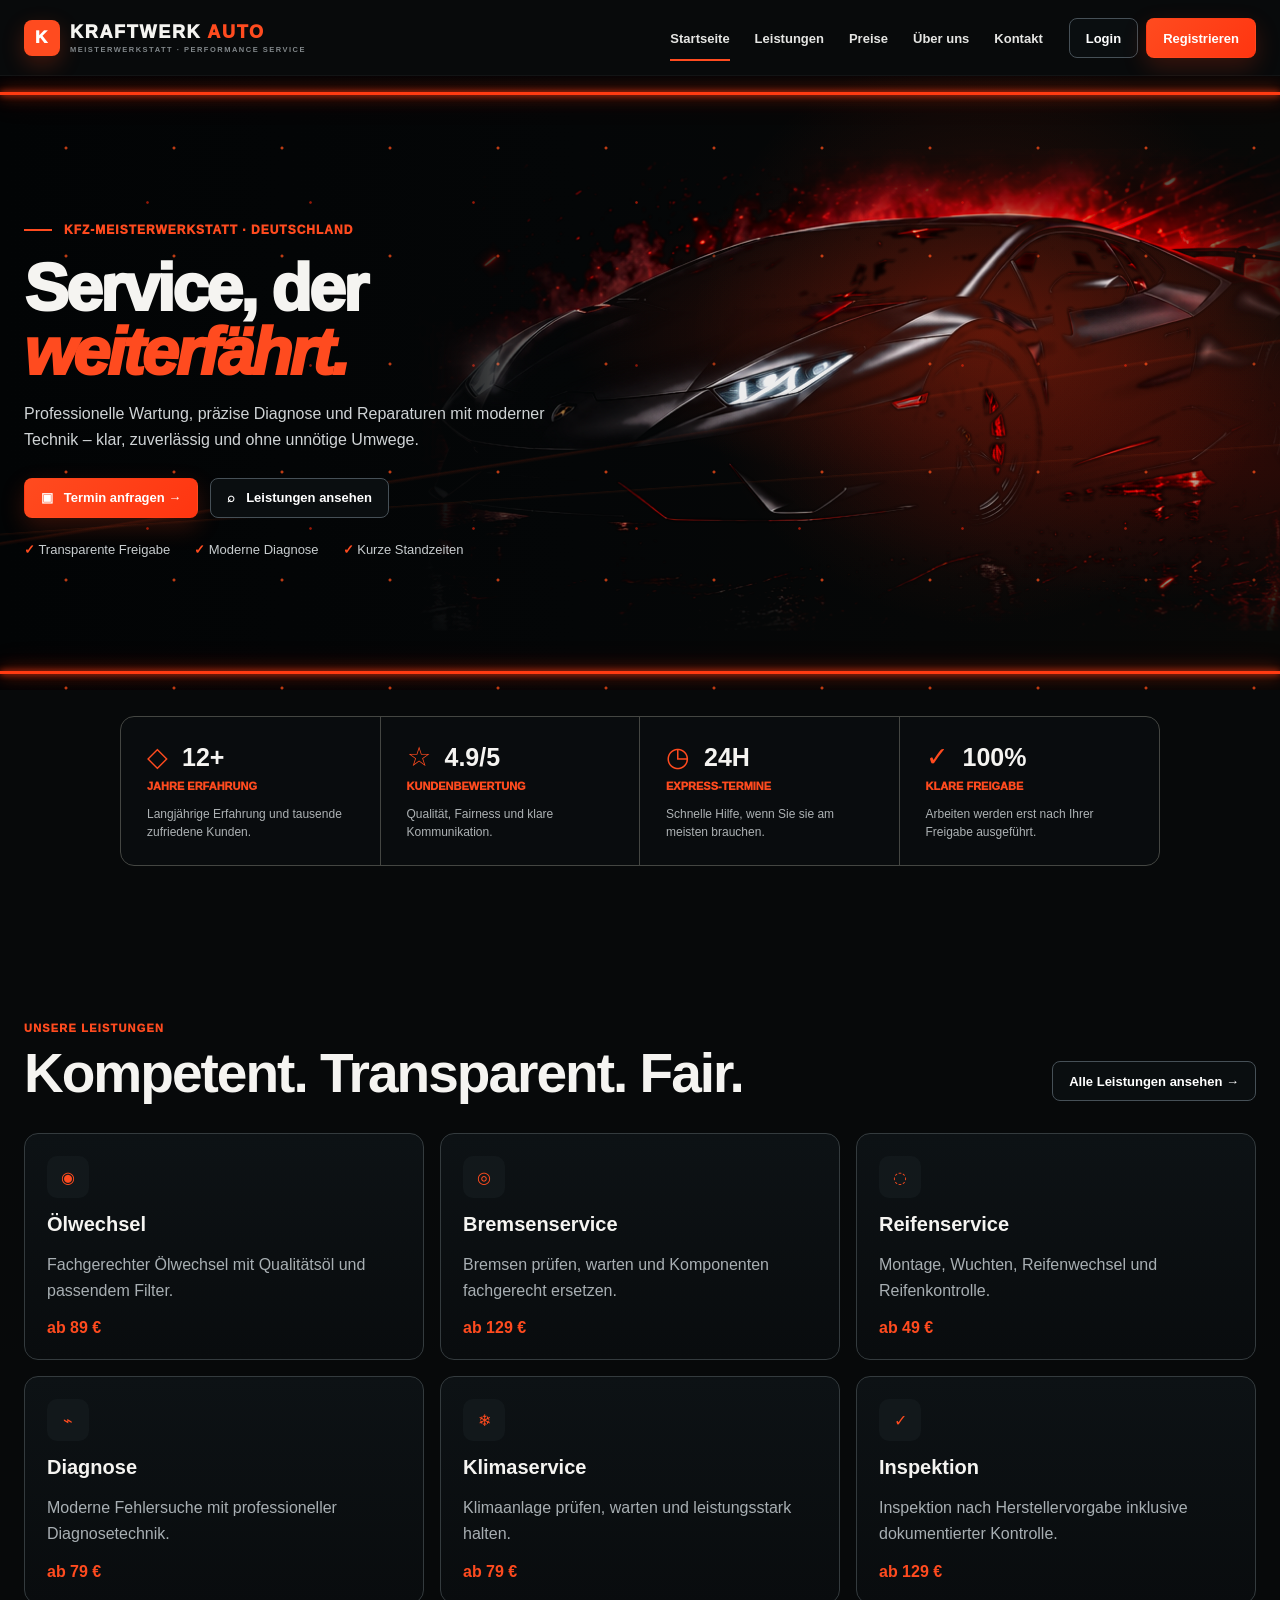
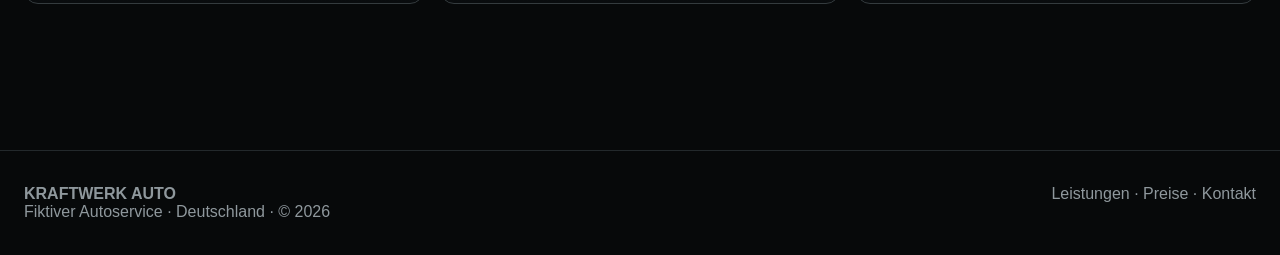
==== commit af774641: "Add files via upload" ====
--- a/index.html
+++ b/index.html
@@ -4,8 +4,8 @@
 <meta charset="utf-8">
 <meta name="viewport" content="width=device-width,initial-scale=1">
 <title>Startseite | KRAFTWERK AUTO</title>
-<link rel="stylesheet" href="css/style-v21.css">
-  <meta name="build-version" content="v21.0">
+<link rel="stylesheet" href="css/style-v22.css">
+  <meta name="build-version" content="v22.0">
 </head>
 <body>
 
@@ -33,7 +33,7 @@
     <div class="hero-buttons"><a class="btn primary" href="termin.html">▣ &nbsp; Termin anfragen →</a><a class="btn" href="leistungen.html">⌕ &nbsp; Leistungen ansehen</a></div>
     <div class="checks"><span><b>✓</b> Transparente Freigabe</span><span><b>✓</b> Moderne Diagnose</span><span><b>✓</b> Kurze Standzeiten</span></div>
   </div>
-  <div class="hero-media"><img class="hero-car" src="assets/sports-car-v21.png" alt="Sportwagen"></div>
+  <div class="hero-media"><img class="hero-car" src="assets/sports-car-v22.png" alt="Sportwagen"></div>
 </div></section>
 
 <div class="container"><div class="stats">
@@ -61,5 +61,5 @@
   <div><strong>KRAFTWERK AUTO</strong><div>Fiktiver Autoservice · Deutschland · © 2026</div></div>
   <div><a href="leistungen.html">Leistungen</a> · <a href="preise.html">Preise</a> · <a href="kontakt.html">Kontakt</a></div>
 </div></footer>
-<script src="js/app-v21.js"></script>
+<script src="js/app-v22.js"></script>
 </body></html>
--- a/css/style-v22.css
+++ b/css/style-v22.css
@@ -0,0 +1,389 @@
+
+:root{
+  --bg:#050708;
+  --panel:#0b0f11;
+  --panel2:#111619;
+  --text:#f5f4f1;
+  --muted:#a4aaad;
+  --line:#3c403f;
+  --accent:#ff4b1f;
+  --accent2:#ff2f0b;
+}
+*{box-sizing:border-box}
+html{scroll-behavior:smooth}
+body{
+  margin:0;
+  min-height:100vh;
+  color:var(--text);
+  background:#07090a;
+  font-family:Inter,Arial,Helvetica,sans-serif;
+}
+a{color:inherit;text-decoration:none}
+img{display:block;max-width:100%}
+.container{width:min(1280px,calc(100% - 48px));margin:auto}
+
+/* HEADER */
+header{
+  height:76px;
+  background:#080a0b;
+  border-bottom:1px solid rgba(255,255,255,.04);
+}
+.nav{
+  height:76px;
+  display:flex;
+  align-items:center;
+  gap:18px;
+}
+.brand{
+  display:flex;
+  align-items:center;
+  gap:10px;
+  margin-right:auto;
+  font-size:18px;
+  font-weight:950;
+  letter-spacing:1.7px;
+  white-space:nowrap;
+}
+.brand-badge{
+  width:36px;height:36px;
+  display:grid;place-items:center;
+  border-radius:8px;
+  background:var(--accent);
+  color:#fff;
+  font-size:17px;
+  box-shadow:0 8px 22px rgba(255,70,24,.24);
+}
+.brand-copy{display:flex;flex-direction:column;line-height:1}
+.brand-main{display:block}
+.brand .auto{color:var(--accent)}
+.brand-copy small{
+  margin-top:5px;
+  color:#81878a;
+  font-size:7.5px;
+  font-weight:850;
+  letter-spacing:1.5px;
+}
+.menu{display:flex;align-items:center;gap:25px}
+.menu a{
+  position:relative;
+  padding:28px 0;
+  font-size:13px;
+  font-weight:850;
+  color:#e5e5e3;
+}
+.menu a.active:after{
+  content:"";
+  position:absolute;
+  left:0;right:0;bottom:13px;
+  height:2px;
+  background:var(--accent);
+}
+.actions{display:flex;gap:8px;margin-left:8px}
+.btn{
+  display:inline-flex;
+  align-items:center;
+  justify-content:center;
+  gap:8px;
+  min-height:40px;
+  padding:10px 16px;
+  border:1px solid #465057;
+  border-radius:8px;
+  background:#0a0e10;
+  color:#fff;
+  font-weight:850;
+  font-size:13px;
+}
+.btn.primary{
+  border-color:transparent;
+  background:linear-gradient(135deg,var(--accent),#ff3510);
+  box-shadow:0 9px 25px rgba(255,65,20,.20);
+}
+.mobile{display:none}
+
+/* HERO — ONE CLEAN RENDERING PATH */
+.hero{
+  position:relative;
+  overflow:hidden;
+  min-height:600px;
+  padding:64px 0 50px;
+  background:
+    radial-gradient(ellipse at 79% 40%,rgba(255,42,9,.22),transparent 30%),
+    radial-gradient(ellipse at 94% 62%,rgba(255,25,3,.14),transparent 25%),
+    linear-gradient(90deg,#020405 0%,#040607 48%,#080807 100%);
+  border-top:2px solid var(--accent2);
+  border-bottom:2px solid var(--accent2);
+  box-shadow:
+    inset 0 12px 25px -18px rgba(255,65,16,.95),
+    inset 0 -12px 25px -18px rgba(255,65,16,.95);
+}
+.hero:before{
+  content:"";
+  position:absolute;
+  inset:0;
+  pointer-events:none;
+  background:
+    linear-gradient(171deg,transparent 0 57%,rgba(255,60,15,.11) 57.2%,transparent 57.6%),
+    linear-gradient(176deg,transparent 0 65%,rgba(255,80,22,.08) 65.1%,transparent 65.45%),
+    radial-gradient(circle at 77% 42%,rgba(255,55,15,.17),transparent 28%);
+}
+.hero:after{
+  content:"";
+  position:absolute;
+  inset:0;
+  pointer-events:none;
+  opacity:.82;
+  background-image:
+    radial-gradient(circle,rgba(255,79,25,.90) 0 1.05px,transparent 1.9px),
+    radial-gradient(circle,rgba(255,38,8,.72) 0 .85px,transparent 1.7px);
+  background-size:108px 108px,163px 163px;
+  background-position:12px 18px,66px 45px;
+}
+.glow-line-top,.glow-line-bottom{
+  position:absolute;
+  left:0;
+  width:100%;
+  height:3px;
+  z-index:7;
+  pointer-events:none;
+  background:#ff3b12;
+  box-shadow:0 0 6px #ff3b12,0 0 15px rgba(255,55,12,.85),0 0 28px rgba(255,45,8,.42);
+}
+.glow-line-top{top:16px}
+.glow-line-bottom{bottom:16px}
+
+.hero-grid{
+  position:relative;
+  z-index:3;
+  display:grid;
+  grid-template-columns:minmax(480px,.9fr) minmax(620px,1.1fr);
+  align-items:center;
+  gap:10px;
+  min-height:480px;
+}
+.hero-grid>div:first-child{
+  position:relative;
+  z-index:4;
+  background:transparent;
+}
+.kicker{
+  display:flex;
+  align-items:center;
+  gap:12px;
+  color:var(--accent);
+  font-size:12px;
+  font-weight:950;
+  letter-spacing:1px;
+  text-transform:uppercase;
+}
+.kicker:before{content:"";width:28px;height:2px;background:var(--accent)}
+.hero h1{
+  margin:20px 0 16px;
+  font-size:clamp(54px,5.2vw,76px);
+  line-height:.96;
+  letter-spacing:-3px;
+  font-weight:1000;
+}
+.hero h1 span{
+  display:block;
+  color:var(--accent);
+  font-style:italic;
+}
+.hero-copy{
+  max-width:600px;
+  margin:0;
+  color:#d0d4d6;
+  font-size:16px;
+  line-height:1.65;
+}
+.hero-buttons{display:flex;gap:12px;flex-wrap:wrap;margin:24px 0 24px}
+.checks{display:flex;gap:24px;flex-wrap:wrap;color:#c8cdcf;font-size:13px}
+.checks b{color:var(--accent)}
+
+.hero-media{
+  position:relative;
+  z-index:3;
+  height:500px;
+  display:flex;
+  align-items:center;
+  justify-content:center;
+  overflow:visible;
+  background:transparent;
+}
+.hero-car{
+  width:128%;
+  max-width:none;
+  height:auto;
+  transform:translateX(-5%) scale(1.05);
+  object-fit:contain;
+  filter:contrast(1.16) saturate(1.23) brightness(.90);
+  -webkit-mask-image:
+    linear-gradient(90deg,transparent 0%,rgba(0,0,0,.55) 9%,#000 22%,#000 89%,transparent 100%),
+    linear-gradient(180deg,transparent 0%,#000 10%,#000 88%,transparent 100%);
+  mask-image:
+    linear-gradient(90deg,transparent 0%,rgba(0,0,0,.55) 9%,#000 22%,#000 89%,transparent 100%),
+    linear-gradient(180deg,transparent 0%,#000 10%,#000 88%,transparent 100%);
+}
+
+/* STATS */
+.stats{
+  width:min(1040px,calc(100% - 56px));
+  margin:26px auto 76px;
+  display:grid;
+  grid-template-columns:repeat(4,1fr);
+  border:1px solid #444642;
+  border-radius:14px;
+  overflow:hidden;
+  background:#090c0e;
+}
+.stat{
+  min-height:138px;
+  padding:24px 26px;
+  border-right:1px solid #444642;
+}
+.stat:last-child{border-right:0}
+.stat-top{display:flex;gap:14px;align-items:center}
+.stat-icon{font-size:27px;color:var(--accent)}
+.stat strong{font-size:25px}
+.stat label{
+  display:block;
+  margin:7px 0 13px;
+  color:var(--accent);
+  font-size:11px;
+  font-weight:950;
+}
+.stat p{margin:0;color:#adb2b4;font-size:12px;line-height:1.5}
+
+/* GENERIC SECTIONS */
+.section{padding:76px 0}
+.section-head{
+  display:flex;
+  justify-content:space-between;
+  align-items:end;
+  gap:24px;
+  margin-bottom:32px;
+}
+.section-head small,.eyebrow{
+  color:var(--accent);
+  font-weight:950;
+  font-size:11px;
+  letter-spacing:1.2px;
+  text-transform:uppercase;
+}
+.section-head h2,.page-title{
+  margin:9px 0 0;
+  font-size:clamp(38px,4.3vw,58px);
+  line-height:1.02;
+  letter-spacing:-2px;
+}
+.cards,.service-grid{display:grid;grid-template-columns:repeat(3,1fr);gap:16px}
+.card,.service-card,.panel,.price-row{
+  background:linear-gradient(180deg,#0d1215,#090c0e);
+  border:1px solid #343b3e;
+  border-radius:14px;
+}
+.card{padding:22px;min-height:185px}
+.card-icon{
+  width:42px;height:42px;
+  display:grid;place-items:center;
+  border-radius:10px;
+  background:#12181b;
+  color:var(--accent);
+}
+.card h3,.service-card h3{margin:15px 0 8px;font-size:20px}
+.card p,.service-card p,.panel p,.price-row p{color:#a8afb3;line-height:1.6}
+.card .price{margin-top:16px;color:var(--accent);font-weight:900}
+.page-hero{
+  padding:60px 0 44px;
+  border-bottom:1px solid rgba(255,255,255,.05);
+}
+.breadcrumb{font-size:12px;color:#7f888d;margin-bottom:14px}
+.page-hero p{max-width:760px;color:#aab1b5;line-height:1.65}
+.service-card{padding:24px;min-height:210px;display:flex;flex-direction:column}
+.service-card .tag{font-size:10px;color:var(--accent);font-weight:900;text-transform:uppercase}
+.service-card .more{margin-top:auto;padding-top:20px;color:var(--accent);font-weight:850}
+.price-grid{display:grid;grid-template-columns:repeat(2,1fr);gap:16px}
+.price-row{padding:22px 24px;display:grid;grid-template-columns:1fr auto;gap:20px;align-items:center}
+.price-row h3{margin:0 0 6px}
+.price-row p{margin:0}
+.price-row strong{color:var(--accent);font-size:24px}
+.about-grid,.contact-grid{display:grid;grid-template-columns:1fr 1fr;gap:20px}
+.panel{padding:26px}
+.form-grid{display:grid;grid-template-columns:1fr 1fr;gap:14px}
+.field.full{grid-column:1/-1}
+label{display:block;margin-bottom:7px;font-size:12px;font-weight:800;color:#adb4b8}
+input,textarea,select{
+  width:100%;
+  padding:13px 14px;
+  color:#fff;
+  background:#070a0c;
+  border:1px solid #30383c;
+  border-radius:8px;
+  font:inherit;
+}
+textarea{min-height:130px;resize:vertical}
+.auth{min-height:calc(100vh - 76px);display:grid;place-items:center;padding:56px 20px}
+.auth-box{width:min(500px,100%);padding:30px;background:#0b1013;border:1px solid #32393d;border-radius:16px}
+.auth-box h1{font-size:40px;margin:0 0 10px}
+.auth-box p{color:#9fa7ab}
+.notice{display:none;margin-top:12px;padding:11px;border:1px solid rgba(255,65,20,.35);border-radius:8px;color:#ff9c7e}
+footer{margin-top:70px;padding:34px 0;border-top:1px solid #23292c;color:#8f989d}
+.footer-inner{display:flex;justify-content:space-between;gap:22px;flex-wrap:wrap}
+
+@media(max-width:1000px){
+  header{height:70px}.nav{height:70px}
+  .menu,.actions{display:none}.mobile{display:inline-flex;margin-left:auto}
+  .hero-grid{grid-template-columns:1fr;min-height:auto}
+  .hero-media{height:330px}
+  .hero-car{width:min(850px,118%);transform:none}
+  .stats{grid-template-columns:1fr 1fr}
+  .stat:nth-child(2){border-right:0}
+  .stat:nth-child(-n+2){border-bottom:1px solid #444642}
+  .cards,.service-grid{grid-template-columns:1fr 1fr}
+}
+@media(max-width:650px){
+  .container{width:min(100% - 24px,1280px)}
+  .brand{font-size:16px}.brand-copy small{display:none}
+  .hero{padding-top:46px;min-height:auto}
+  .hero h1{font-size:48px;letter-spacing:-2px}
+  .hero-media{height:250px}
+  .hero-car{width:125%}
+  .stats,.cards,.service-grid,.price-grid,.about-grid,.contact-grid,.form-grid{grid-template-columns:1fr}
+  .stat{border-right:0;border-bottom:1px solid #444642}.stat:last-child{border-bottom:0}
+  .section-head{display:block}
+  .field.full{grid-column:auto}
+}
+
+
+/* v22 — REAL ASSET TRANSPARENCY FIX */
+.hero,
+.hero .container.hero-grid,
+.hero-grid > div:first-child,
+.hero-media{
+  background-color:transparent !important;
+  background-image:none;
+  box-shadow:none !important;
+  border:0 !important;
+}
+
+/* Restore the actual cinematic hero background only on .hero itself */
+.hero{
+  background:
+    radial-gradient(ellipse at 78% 42%,rgba(255,45,10,.23),transparent 31%),
+    radial-gradient(ellipse at 93% 63%,rgba(255,20,0,.16),transparent 25%),
+    linear-gradient(90deg,#020405 0%,#040607 45%,#080807 100%) !important;
+}
+
+.hero-car{
+  width:132% !important;
+  max-width:none !important;
+  transform:translateX(-5%) scale(1.06) !important;
+  filter:contrast(1.16) saturate(1.22) brightness(.93) !important;
+  -webkit-mask-image:none !important;
+  mask-image:none !important;
+}
+
+/* No block/panel can appear behind hero copy */
+.kicker,.hero h1,.hero h1 span,.hero-copy,.hero-buttons,.checks{
+  background:transparent !important;
+  box-shadow:none !important;
+}
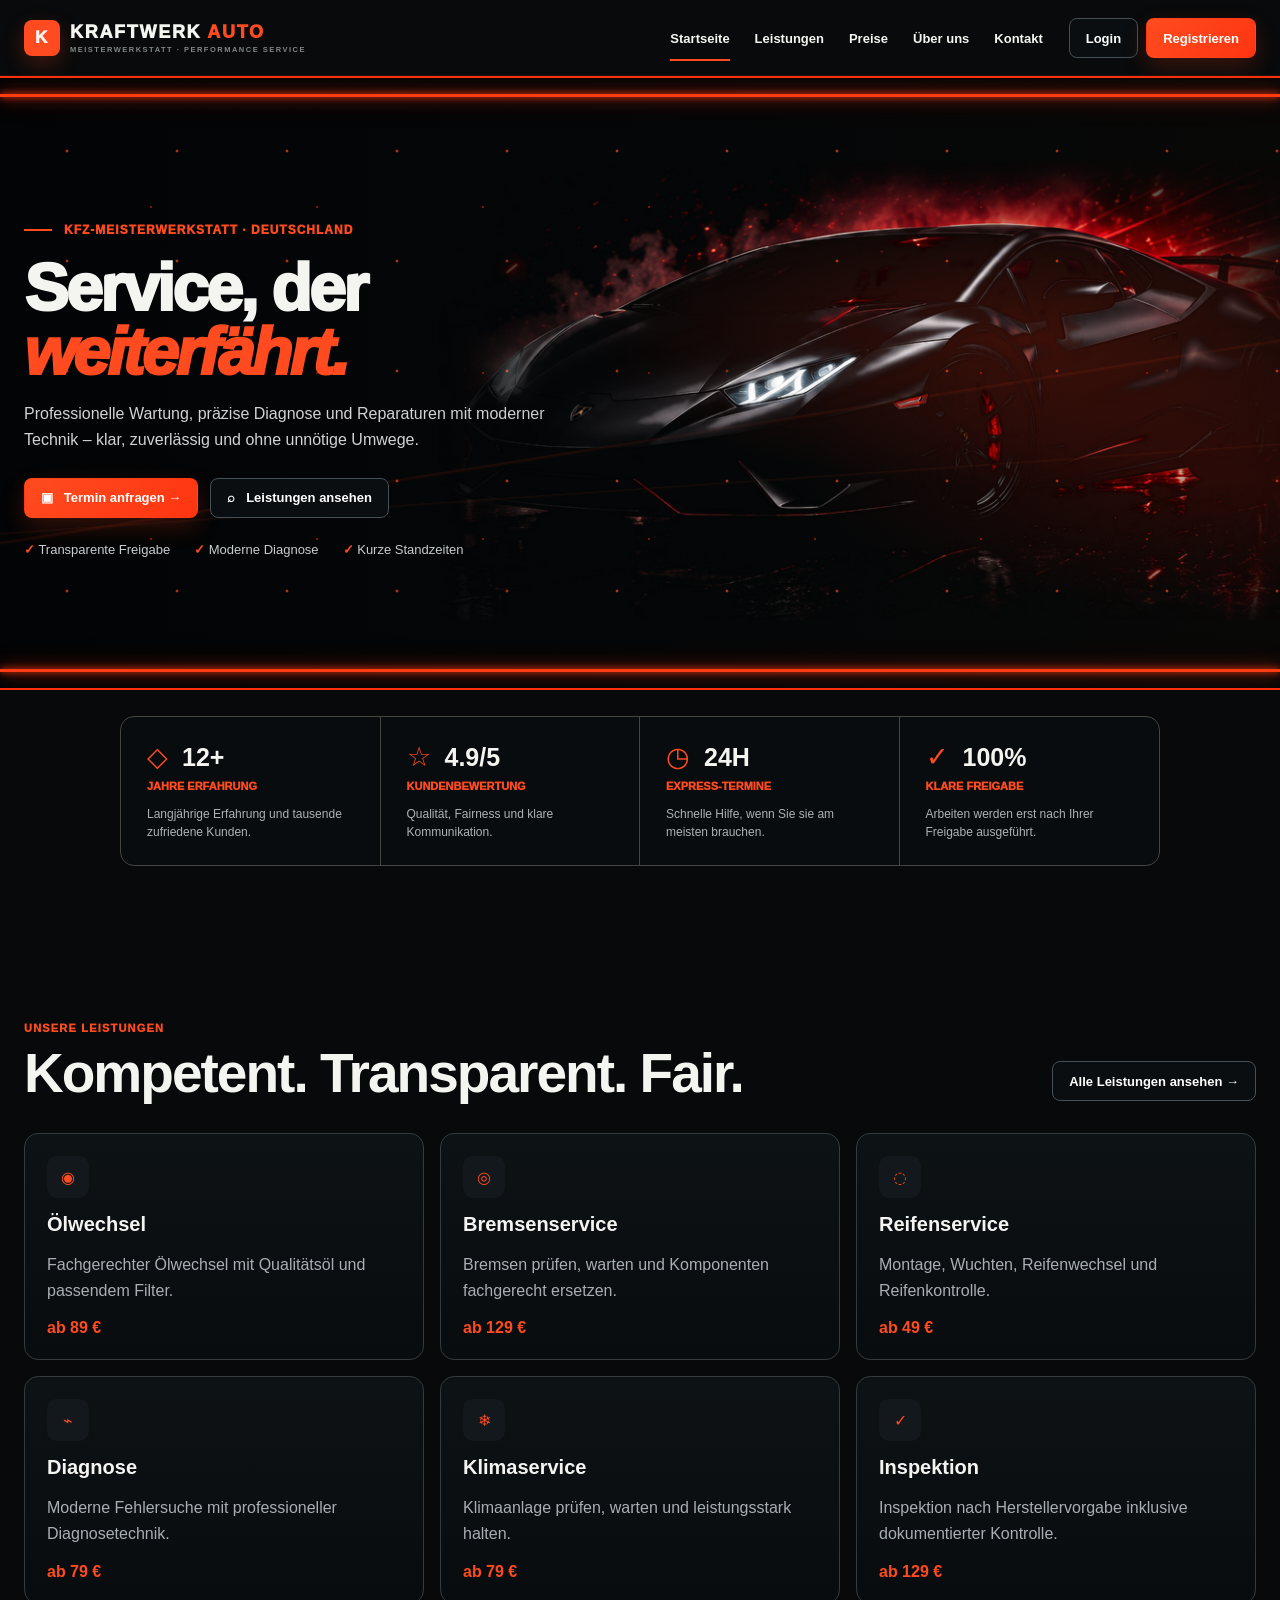
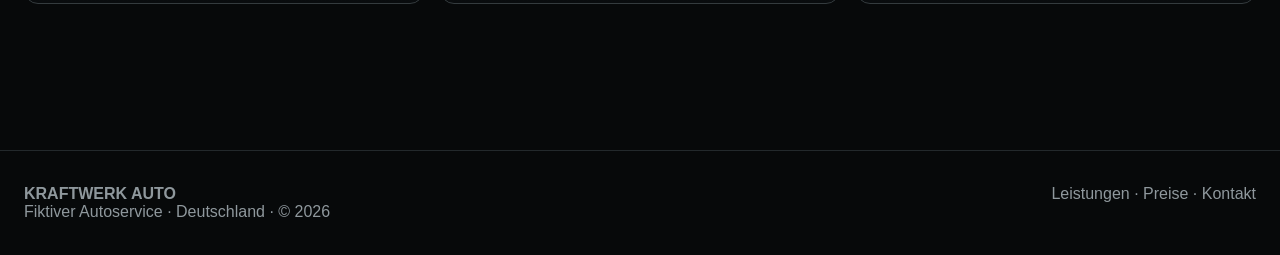
==== commit 43192dbb: "Add files via upload" ====
--- a/index.html
+++ b/index.html
@@ -4,8 +4,9 @@
 <meta charset="utf-8">
 <meta name="viewport" content="width=device-width,initial-scale=1">
 <title>Startseite | KRAFTWERK AUTO</title>
-<link rel="stylesheet" href="css/style-v22.css">
-  <meta name="build-version" content="v22.0">
+<link rel="preload" as="image" href="assets/sports-car-v25.png">
+<link rel="stylesheet" href="css/style-v25.css">
+  <meta name="build-version" content="v25.0">
 </head>
 <body>
 
@@ -25,15 +26,15 @@
 </header>
 
 <main>
-<section class="hero"><span class="glow-line-top"></span><span class="glow-line-bottom"></span><div class="container hero-grid">
-  <div>
+<section class="hero"><div class="hero-bg"></div><div class="hero-dots"></div><span class="glow-line-top"></span><span class="glow-line-bottom"></span><div class="container hero-grid">
+  <div class="hero-copy-wrap">
     <div class="kicker">KFZ-MEISTERWERKSTATT · DEUTSCHLAND</div>
     <h1>Service, der <span>weiterfährt.</span></h1>
     <p class="hero-copy">Professionelle Wartung, präzise Diagnose und Reparaturen mit moderner Technik – klar, zuverlässig und ohne unnötige Umwege.</p>
     <div class="hero-buttons"><a class="btn primary" href="termin.html">▣ &nbsp; Termin anfragen →</a><a class="btn" href="leistungen.html">⌕ &nbsp; Leistungen ansehen</a></div>
     <div class="checks"><span><b>✓</b> Transparente Freigabe</span><span><b>✓</b> Moderne Diagnose</span><span><b>✓</b> Kurze Standzeiten</span></div>
   </div>
-  <div class="hero-media"><img class="hero-car" src="assets/sports-car-v22.png" alt="Sportwagen"></div>
+  <div class="hero-media"><img class="hero-car" src="assets/sports-car-v25.png" alt="Sportwagen"></div>
 </div></section>
 
 <div class="container"><div class="stats">
@@ -61,5 +62,5 @@
   <div><strong>KRAFTWERK AUTO</strong><div>Fiktiver Autoservice · Deutschland · © 2026</div></div>
   <div><a href="leistungen.html">Leistungen</a> · <a href="preise.html">Preise</a> · <a href="kontakt.html">Kontakt</a></div>
 </div></footer>
-<script src="js/app-v22.js"></script>
+<script src="js/app-v25.js" defer></script>
 </body></html>
--- a/css/style-v25.css
+++ b/css/style-v25.css
@@ -0,0 +1,328 @@
+
+:root{
+  --bg:#050708;
+  --bg2:#080b0d;
+  --panel:#0b0f11;
+  --text:#f4f4f1;
+  --muted:#a6adb1;
+  --line:#343a3d;
+  --accent:#ff4b1f;
+  --accent2:#ff2f0b;
+}
+*{box-sizing:border-box}
+html{scroll-behavior:smooth}
+body{
+  margin:0;
+  min-height:100vh;
+  background:#07090a;
+  color:var(--text);
+  font-family:Inter,Arial,Helvetica,sans-serif;
+}
+a{color:inherit;text-decoration:none}
+img{display:block}
+.container{width:min(1280px,calc(100% - 48px));margin:auto}
+
+/* HEADER */
+header{
+  height:76px;
+  background:#080a0b;
+  border-bottom:1px solid rgba(255,255,255,.05);
+}
+.nav{
+  height:76px;
+  display:flex;
+  align-items:center;
+  gap:18px;
+}
+.brand{
+  display:flex;
+  align-items:center;
+  gap:10px;
+  margin-right:auto;
+  font-size:18px;
+  font-weight:950;
+  letter-spacing:1.7px;
+  white-space:nowrap;
+}
+.brand-badge{
+  width:36px;height:36px;
+  display:grid;place-items:center;
+  border-radius:8px;
+  background:var(--accent);
+  font-size:17px;
+  box-shadow:0 8px 22px rgba(255,70,24,.24);
+}
+.brand-copy{display:flex;flex-direction:column;line-height:1}
+.brand-main{display:block}
+.brand .auto{color:var(--accent)}
+.brand-copy small{
+  margin-top:5px;
+  color:#81878a;
+  font-size:7.5px;
+  font-weight:850;
+  letter-spacing:1.5px;
+}
+.menu{display:flex;align-items:center;gap:25px}
+.menu a{
+  position:relative;
+  padding:28px 0;
+  font-size:13px;
+  font-weight:850;
+}
+.menu a.active:after{
+  content:"";
+  position:absolute;
+  left:0;right:0;bottom:13px;
+  height:2px;
+  background:var(--accent);
+}
+.actions{display:flex;gap:8px;margin-left:8px}
+.btn{
+  display:inline-flex;
+  align-items:center;
+  justify-content:center;
+  min-height:40px;
+  padding:10px 16px;
+  border:1px solid #465057;
+  border-radius:8px;
+  background:#0a0e10;
+  color:#fff;
+  font-size:13px;
+  font-weight:850;
+}
+.btn.primary{
+  border-color:transparent;
+  background:linear-gradient(135deg,var(--accent),#ff3510);
+  box-shadow:0 9px 25px rgba(255,65,20,.20);
+}
+.mobile{display:none}
+
+/* HERO - intentionally simple and deterministic */
+.hero{
+  position:relative;
+  min-height:600px;
+  padding:62px 0 48px;
+  overflow:hidden;
+  background:
+    radial-gradient(ellipse at 80% 43%,rgba(255,47,14,.22),transparent 30%),
+    radial-gradient(ellipse at 95% 65%,rgba(255,24,4,.14),transparent 24%),
+    linear-gradient(90deg,#020405 0%,#040607 48%,#080807 100%);
+  border-top:2px solid var(--accent2);
+  border-bottom:2px solid var(--accent2);
+}
+.hero-bg{
+  position:absolute;
+  inset:0;
+  pointer-events:none;
+  background:
+    linear-gradient(171deg,transparent 0 57%,rgba(255,60,15,.10) 57.2%,transparent 57.6%),
+    linear-gradient(176deg,transparent 0 65%,rgba(255,80,22,.07) 65.1%,transparent 65.45%);
+}
+.hero-dots{
+  position:absolute;
+  inset:0;
+  pointer-events:none;
+  opacity:.76;
+  background-image:
+    radial-gradient(circle,rgba(255,79,25,.86) 0 1px,transparent 1.8px),
+    radial-gradient(circle,rgba(255,38,8,.62) 0 .8px,transparent 1.6px);
+  background-size:110px 110px,166px 166px;
+  background-position:12px 18px,68px 46px;
+}
+.glow-line-top,.glow-line-bottom{
+  position:absolute;
+  left:0;
+  width:100%;
+  height:3px;
+  pointer-events:none;
+  background:#ff3b12;
+  box-shadow:0 0 6px #ff3b12,0 0 15px rgba(255,55,12,.85),0 0 28px rgba(255,45,8,.42);
+}
+.glow-line-top{top:16px}
+.glow-line-bottom{bottom:16px}
+
+.hero-grid{
+  position:relative;
+  z-index:2;
+  display:grid;
+  grid-template-columns:minmax(470px,.9fr) minmax(620px,1.1fr);
+  align-items:center;
+  gap:12px;
+  min-height:485px;
+}
+.hero-copy-wrap{position:relative;z-index:2}
+.kicker{
+  display:flex;
+  align-items:center;
+  gap:12px;
+  color:var(--accent);
+  font-size:12px;
+  font-weight:950;
+  letter-spacing:1px;
+  text-transform:uppercase;
+}
+.kicker:before{content:"";width:28px;height:2px;background:var(--accent)}
+.hero h1{
+  margin:20px 0 16px;
+  font-size:clamp(54px,5.2vw,76px);
+  line-height:.96;
+  letter-spacing:-3px;
+  font-weight:1000;
+}
+.hero h1 span{
+  display:block;
+  color:var(--accent);
+  font-style:italic;
+}
+.hero-copy{
+  max-width:600px;
+  margin:0;
+  color:#d0d4d6;
+  font-size:16px;
+  line-height:1.65;
+}
+.hero-buttons{display:flex;gap:12px;flex-wrap:wrap;margin:24px 0}
+.checks{display:flex;gap:24px;flex-wrap:wrap;color:#c8cdcf;font-size:13px}
+.checks b{color:var(--accent)}
+
+.hero-media{
+  position:relative;
+  z-index:2;
+  height:500px;
+  display:flex;
+  align-items:center;
+  justify-content:center;
+}
+.hero-car{
+  width:128%;
+  max-width:none;
+  height:auto;
+  transform:translateX(-5%) scale(1.04);
+  object-fit:contain;
+}
+
+/* STATS */
+.stats{
+  width:min(1040px,calc(100% - 56px));
+  margin:26px auto 76px;
+  display:grid;
+  grid-template-columns:repeat(4,1fr);
+  border:1px solid #444642;
+  border-radius:14px;
+  overflow:hidden;
+  background:#090c0e;
+}
+.stat{
+  min-height:138px;
+  padding:24px 26px;
+  border-right:1px solid #444642;
+}
+.stat:last-child{border-right:0}
+.stat-top{display:flex;gap:14px;align-items:center}
+.stat-icon{font-size:27px;color:var(--accent)}
+.stat strong{font-size:25px}
+.stat label{
+  display:block;
+  margin:7px 0 13px;
+  color:var(--accent);
+  font-size:11px;
+  font-weight:950;
+}
+.stat p{margin:0;color:#adb2b4;font-size:12px;line-height:1.5}
+
+/* REST OF SITE */
+.section{padding:76px 0}
+.section-head{
+  display:flex;
+  justify-content:space-between;
+  align-items:end;
+  gap:24px;
+  margin-bottom:32px;
+}
+.section-head small,.eyebrow{
+  color:var(--accent);
+  font-weight:950;
+  font-size:11px;
+  letter-spacing:1.2px;
+  text-transform:uppercase;
+}
+.section-head h2,.page-title{
+  margin:9px 0 0;
+  font-size:clamp(38px,4.3vw,58px);
+  line-height:1.02;
+  letter-spacing:-2px;
+}
+.cards,.service-grid{display:grid;grid-template-columns:repeat(3,1fr);gap:16px}
+.card,.service-card,.panel,.price-row{
+  background:linear-gradient(180deg,#0d1215,#090c0e);
+  border:1px solid #343b3e;
+  border-radius:14px;
+}
+.card{padding:22px;min-height:185px}
+.card-icon{
+  width:42px;height:42px;
+  display:grid;place-items:center;
+  border-radius:10px;
+  background:#12181b;
+  color:var(--accent);
+}
+.card h3,.service-card h3{margin:15px 0 8px;font-size:20px}
+.card p,.service-card p,.panel p,.price-row p{color:#a8afb3;line-height:1.6}
+.card .price{margin-top:16px;color:var(--accent);font-weight:900}
+.page-hero{padding:60px 0 44px;border-bottom:1px solid rgba(255,255,255,.05)}
+.breadcrumb{font-size:12px;color:#7f888d;margin-bottom:14px}
+.page-hero p{max-width:760px;color:#aab1b5;line-height:1.65}
+.service-card{padding:24px;min-height:210px;display:flex;flex-direction:column}
+.service-card .tag{font-size:10px;color:var(--accent);font-weight:900;text-transform:uppercase}
+.service-card .more{margin-top:auto;padding-top:20px;color:var(--accent);font-weight:850}
+.price-grid{display:grid;grid-template-columns:repeat(2,1fr);gap:16px}
+.price-row{padding:22px 24px;display:grid;grid-template-columns:1fr auto;gap:20px;align-items:center}
+.price-row h3{margin:0 0 6px}
+.price-row p{margin:0}
+.price-row strong{color:var(--accent);font-size:24px}
+.about-grid,.contact-grid{display:grid;grid-template-columns:1fr 1fr;gap:20px}
+.panel{padding:26px}
+.form-grid{display:grid;grid-template-columns:1fr 1fr;gap:14px}
+.field.full{grid-column:1/-1}
+label{display:block;margin-bottom:7px;font-size:12px;font-weight:800;color:#adb4b8}
+input,textarea,select{
+  width:100%;
+  padding:13px 14px;
+  color:#fff;
+  background:#070a0c;
+  border:1px solid #30383c;
+  border-radius:8px;
+  font:inherit;
+}
+textarea{min-height:130px;resize:vertical}
+.auth{min-height:calc(100vh - 76px);display:grid;place-items:center;padding:56px 20px}
+.auth-box{width:min(500px,100%);padding:30px;background:#0b1013;border:1px solid #32393d;border-radius:16px}
+.auth-box h1{font-size:40px;margin:0 0 10px}
+.auth-box p{color:#9fa7ab}
+.notice{display:none;margin-top:12px;padding:11px;border:1px solid rgba(255,65,20,.35);border-radius:8px;color:#ff9c7e}
+footer{margin-top:70px;padding:34px 0;border-top:1px solid #23292c;color:#8f989d}
+.footer-inner{display:flex;justify-content:space-between;gap:22px;flex-wrap:wrap}
+
+@media(max-width:1000px){
+  header{height:70px}.nav{height:70px}
+  .menu,.actions{display:none}.mobile{display:inline-flex;margin-left:auto}
+  .hero-grid{grid-template-columns:1fr;min-height:auto}
+  .hero-media{height:330px}
+  .hero-car{width:min(850px,118%);transform:none}
+  .stats{grid-template-columns:1fr 1fr}
+  .stat:nth-child(2){border-right:0}
+  .stat:nth-child(-n+2){border-bottom:1px solid #444642}
+  .cards,.service-grid{grid-template-columns:1fr 1fr}
+}
+@media(max-width:650px){
+  .container{width:min(100% - 24px,1280px)}
+  .brand{font-size:16px}.brand-copy small{display:none}
+  .hero{padding-top:46px;min-height:auto}
+  .hero h1{font-size:48px;letter-spacing:-2px}
+  .hero-media{height:250px}
+  .hero-car{width:125%}
+  .stats,.cards,.service-grid,.price-grid,.about-grid,.contact-grid,.form-grid{grid-template-columns:1fr}
+  .stat{border-right:0;border-bottom:1px solid #444642}.stat:last-child{border-bottom:0}
+  .section-head{display:block}
+  .field.full{grid-column:auto}
+}
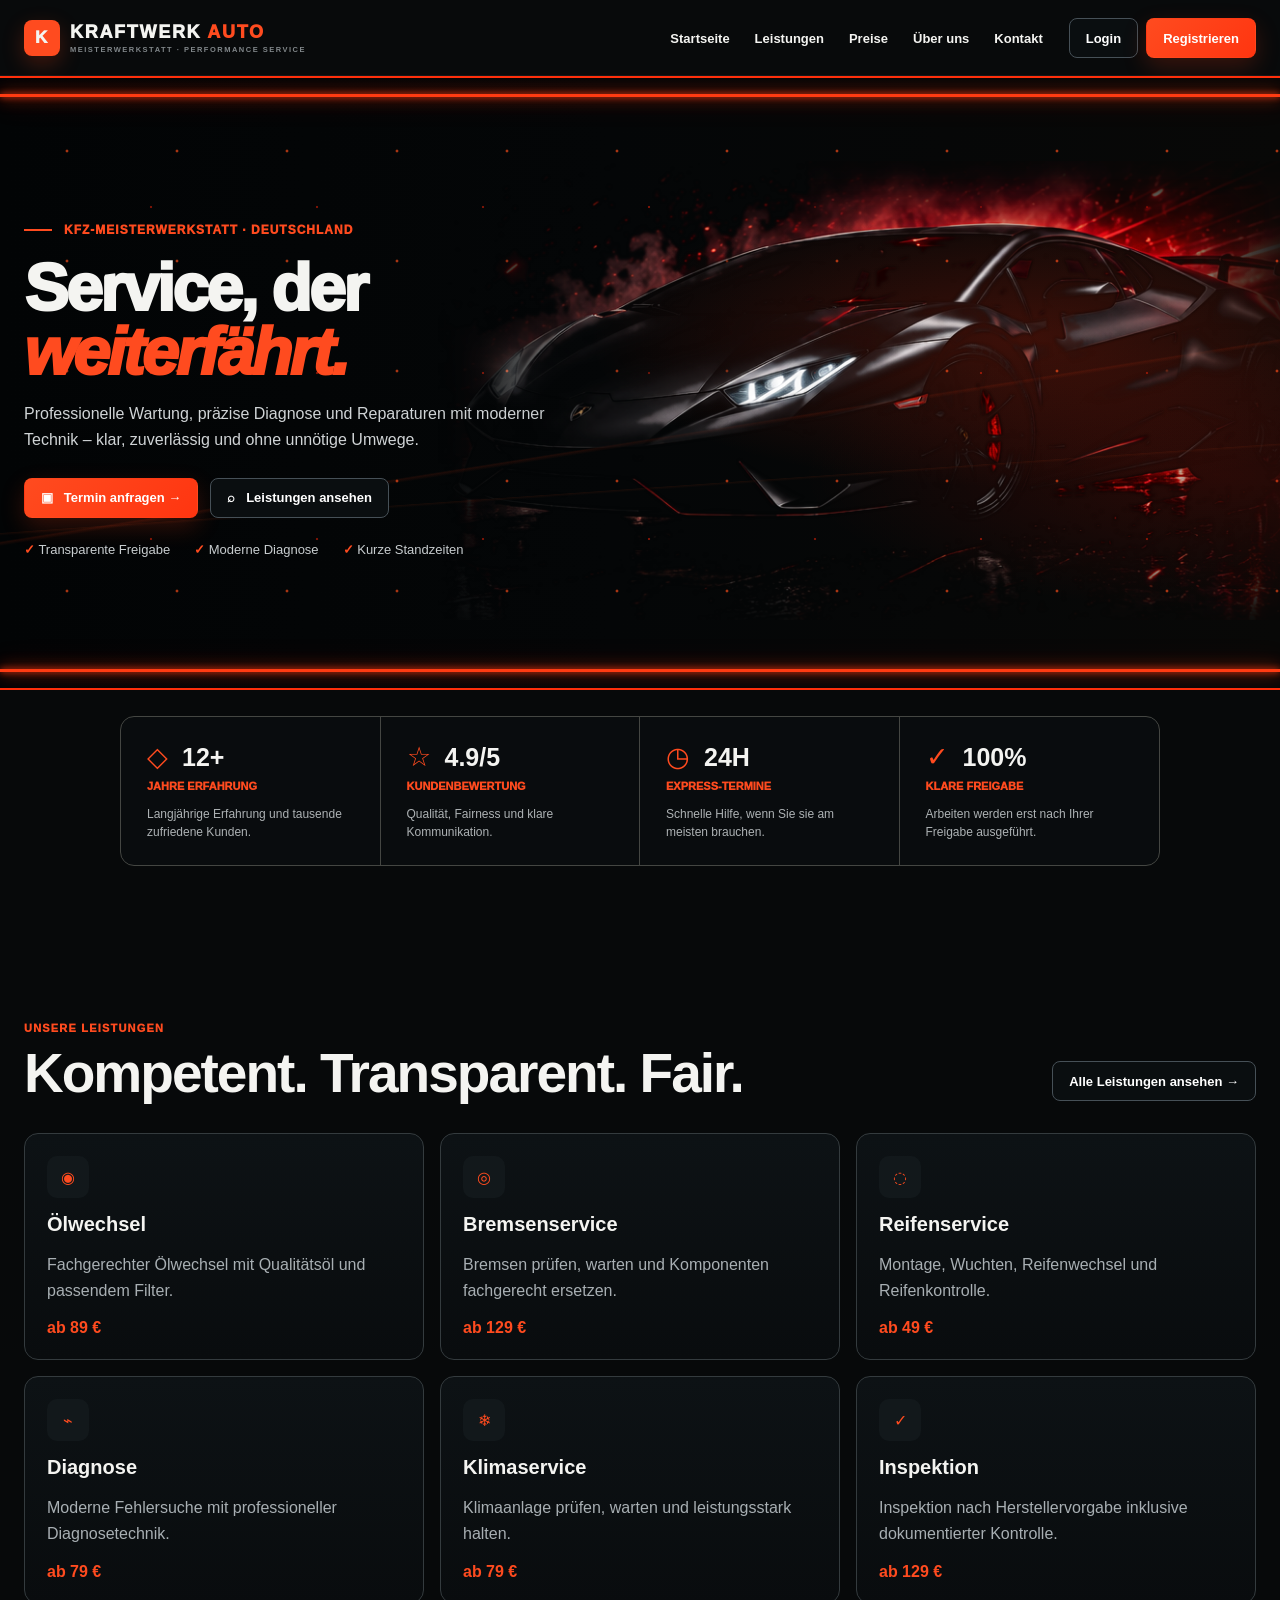
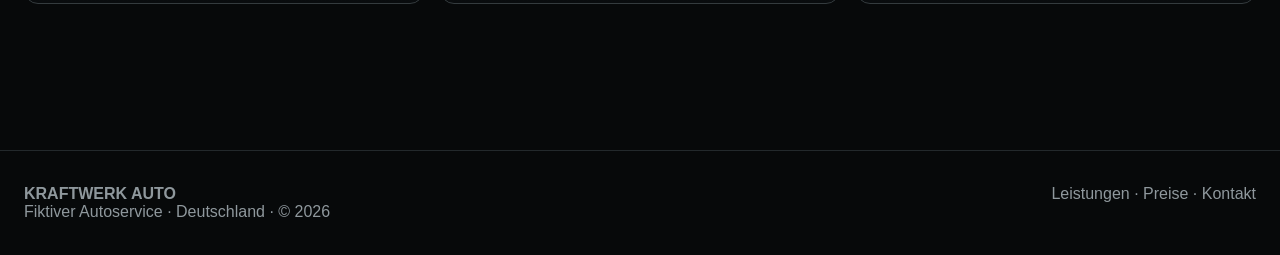
==== commit d4c12898: "Add files via upload" ====
--- a/index.html
+++ b/index.html
@@ -4,23 +4,23 @@
 <meta charset="utf-8">
 <meta name="viewport" content="width=device-width,initial-scale=1">
 <title>Startseite | KRAFTWERK AUTO</title>
-<link rel="preload" as="image" href="assets/sports-car-v25.png">
-<link rel="stylesheet" href="css/style-v25.css">
+<link rel="preload" as="image" href="/assets/sports-car.png">
+<link rel="stylesheet" href="/css/style.css">
   <meta name="build-version" content="v25.0">
 </head>
 <body>
 
 <header>
   <div class="container nav">
-    <a href="index.html" class="brand"><span class="brand-badge">K</span><span class="brand-copy"><span class="brand-main">KRAFTWERK <span class="auto">AUTO</span></span><small>MEISTERWERKSTATT · PERFORMANCE SERVICE</small></span></a>
+    <a href="/" class="brand"><span class="brand-badge">K</span><span class="brand-copy"><span class="brand-main">KRAFTWERK <span class="auto">AUTO</span></span><small>MEISTERWERKSTATT · PERFORMANCE SERVICE</small></span></a>
     <nav class="menu">
-      <a href="index.html">Startseite</a>
-      <a href="leistungen.html">Leistungen</a>
-      <a href="preise.html">Preise</a>
-      <a href="ueber-uns.html">Über uns</a>
-      <a href="kontakt.html">Kontakt</a>
+      <a href="/">Startseite</a>
+      <a href="/leistungen.html">Leistungen</a>
+      <a href="/preise.html">Preise</a>
+      <a href="/ueber-uns.html">Über uns</a>
+      <a href="/kontakt.html">Kontakt</a>
     </nav>
-    <div class="actions"><a class="btn" href="login.html">Login</a><a class="btn primary" href="register.html">Registrieren</a></div>
+    <div class="actions"><a class="btn" href="/login.html">Login</a><a class="btn primary" href="/register.html">Registrieren</a></div>
     <button class="btn mobile" type="button">☰</button>
   </div>
 </header>
@@ -31,10 +31,10 @@
     <div class="kicker">KFZ-MEISTERWERKSTATT · DEUTSCHLAND</div>
     <h1>Service, der <span>weiterfährt.</span></h1>
     <p class="hero-copy">Professionelle Wartung, präzise Diagnose und Reparaturen mit moderner Technik – klar, zuverlässig und ohne unnötige Umwege.</p>
-    <div class="hero-buttons"><a class="btn primary" href="termin.html">▣ &nbsp; Termin anfragen →</a><a class="btn" href="leistungen.html">⌕ &nbsp; Leistungen ansehen</a></div>
+    <div class="hero-buttons"><a class="btn primary" href="/termin.html">▣ &nbsp; Termin anfragen →</a><a class="btn" href="/leistungen.html">⌕ &nbsp; Leistungen ansehen</a></div>
     <div class="checks"><span><b>✓</b> Transparente Freigabe</span><span><b>✓</b> Moderne Diagnose</span><span><b>✓</b> Kurze Standzeiten</span></div>
   </div>
-  <div class="hero-media"><img class="hero-car" src="assets/sports-car-v25.png" alt="Sportwagen"></div>
+  <div class="hero-media"><img class="hero-car" src="/assets/sports-car.png" alt="Sportwagen"></div>
 </div></section>
 
 <div class="container"><div class="stats">
@@ -45,7 +45,7 @@
 </div></div>
 
 <section class="section"><div class="container">
- <div class="section-head"><div><small>UNSERE LEISTUNGEN</small><h2>Kompetent. Transparent. Fair.</h2></div><a class="btn" href="leistungen.html">Alle Leistungen ansehen →</a></div>
+ <div class="section-head"><div><small>UNSERE LEISTUNGEN</small><h2>Kompetent. Transparent. Fair.</h2></div><a class="btn" href="/leistungen.html">Alle Leistungen ansehen →</a></div>
  <div class="cards">
   <div class="card"><div class="card-icon">◉</div><h3>Ölwechsel</h3><p>Fachgerechter Ölwechsel mit Qualitätsöl und passendem Filter.</p><div class="price">ab 89 €</div></div>
   <div class="card"><div class="card-icon">◎</div><h3>Bremsenservice</h3><p>Bremsen prüfen, warten und Komponenten fachgerecht ersetzen.</p><div class="price">ab 129 €</div></div>
@@ -60,7 +60,7 @@
 
 <footer><div class="container footer-inner">
   <div><strong>KRAFTWERK AUTO</strong><div>Fiktiver Autoservice · Deutschland · © 2026</div></div>
-  <div><a href="leistungen.html">Leistungen</a> · <a href="preise.html">Preise</a> · <a href="kontakt.html">Kontakt</a></div>
+  <div><a href="/leistungen.html">Leistungen</a> · <a href="/preise.html">Preise</a> · <a href="/kontakt.html">Kontakt</a></div>
 </div></footer>
-<script src="js/app-v25.js" defer></script>
+<script src="/js/app.js" defer></script>
 </body></html>
--- a/css/style.css
+++ b/css/style.css
@@ -0,0 +1,328 @@
+
+:root{
+  --bg:#050708;
+  --bg2:#080b0d;
+  --panel:#0b0f11;
+  --text:#f4f4f1;
+  --muted:#a6adb1;
+  --line:#343a3d;
+  --accent:#ff4b1f;
+  --accent2:#ff2f0b;
+}
+*{box-sizing:border-box}
+html{scroll-behavior:smooth}
+body{
+  margin:0;
+  min-height:100vh;
+  background:#07090a;
+  color:var(--text);
+  font-family:Inter,Arial,Helvetica,sans-serif;
+}
+a{color:inherit;text-decoration:none}
+img{display:block}
+.container{width:min(1280px,calc(100% - 48px));margin:auto}
+
+/* HEADER */
+header{
+  height:76px;
+  background:#080a0b;
+  border-bottom:1px solid rgba(255,255,255,.05);
+}
+.nav{
+  height:76px;
+  display:flex;
+  align-items:center;
+  gap:18px;
+}
+.brand{
+  display:flex;
+  align-items:center;
+  gap:10px;
+  margin-right:auto;
+  font-size:18px;
+  font-weight:950;
+  letter-spacing:1.7px;
+  white-space:nowrap;
+}
+.brand-badge{
+  width:36px;height:36px;
+  display:grid;place-items:center;
+  border-radius:8px;
+  background:var(--accent);
+  font-size:17px;
+  box-shadow:0 8px 22px rgba(255,70,24,.24);
+}
+.brand-copy{display:flex;flex-direction:column;line-height:1}
+.brand-main{display:block}
+.brand .auto{color:var(--accent)}
+.brand-copy small{
+  margin-top:5px;
+  color:#81878a;
+  font-size:7.5px;
+  font-weight:850;
+  letter-spacing:1.5px;
+}
+.menu{display:flex;align-items:center;gap:25px}
+.menu a{
+  position:relative;
+  padding:28px 0;
+  font-size:13px;
+  font-weight:850;
+}
+.menu a.active:after{
+  content:"";
+  position:absolute;
+  left:0;right:0;bottom:13px;
+  height:2px;
+  background:var(--accent);
+}
+.actions{display:flex;gap:8px;margin-left:8px}
+.btn{
+  display:inline-flex;
+  align-items:center;
+  justify-content:center;
+  min-height:40px;
+  padding:10px 16px;
+  border:1px solid #465057;
+  border-radius:8px;
+  background:#0a0e10;
+  color:#fff;
+  font-size:13px;
+  font-weight:850;
+}
+.btn.primary{
+  border-color:transparent;
+  background:linear-gradient(135deg,var(--accent),#ff3510);
+  box-shadow:0 9px 25px rgba(255,65,20,.20);
+}
+.mobile{display:none}
+
+/* HERO - intentionally simple and deterministic */
+.hero{
+  position:relative;
+  min-height:600px;
+  padding:62px 0 48px;
+  overflow:hidden;
+  background:
+    radial-gradient(ellipse at 80% 43%,rgba(255,47,14,.22),transparent 30%),
+    radial-gradient(ellipse at 95% 65%,rgba(255,24,4,.14),transparent 24%),
+    linear-gradient(90deg,#020405 0%,#040607 48%,#080807 100%);
+  border-top:2px solid var(--accent2);
+  border-bottom:2px solid var(--accent2);
+}
+.hero-bg{
+  position:absolute;
+  inset:0;
+  pointer-events:none;
+  background:
+    linear-gradient(171deg,transparent 0 57%,rgba(255,60,15,.10) 57.2%,transparent 57.6%),
+    linear-gradient(176deg,transparent 0 65%,rgba(255,80,22,.07) 65.1%,transparent 65.45%);
+}
+.hero-dots{
+  position:absolute;
+  inset:0;
+  pointer-events:none;
+  opacity:.76;
+  background-image:
+    radial-gradient(circle,rgba(255,79,25,.86) 0 1px,transparent 1.8px),
+    radial-gradient(circle,rgba(255,38,8,.62) 0 .8px,transparent 1.6px);
+  background-size:110px 110px,166px 166px;
+  background-position:12px 18px,68px 46px;
+}
+.glow-line-top,.glow-line-bottom{
+  position:absolute;
+  left:0;
+  width:100%;
+  height:3px;
+  pointer-events:none;
+  background:#ff3b12;
+  box-shadow:0 0 6px #ff3b12,0 0 15px rgba(255,55,12,.85),0 0 28px rgba(255,45,8,.42);
+}
+.glow-line-top{top:16px}
+.glow-line-bottom{bottom:16px}
+
+.hero-grid{
+  position:relative;
+  z-index:2;
+  display:grid;
+  grid-template-columns:minmax(470px,.9fr) minmax(620px,1.1fr);
+  align-items:center;
+  gap:12px;
+  min-height:485px;
+}
+.hero-copy-wrap{position:relative;z-index:2}
+.kicker{
+  display:flex;
+  align-items:center;
+  gap:12px;
+  color:var(--accent);
+  font-size:12px;
+  font-weight:950;
+  letter-spacing:1px;
+  text-transform:uppercase;
+}
+.kicker:before{content:"";width:28px;height:2px;background:var(--accent)}
+.hero h1{
+  margin:20px 0 16px;
+  font-size:clamp(54px,5.2vw,76px);
+  line-height:.96;
+  letter-spacing:-3px;
+  font-weight:1000;
+}
+.hero h1 span{
+  display:block;
+  color:var(--accent);
+  font-style:italic;
+}
+.hero-copy{
+  max-width:600px;
+  margin:0;
+  color:#d0d4d6;
+  font-size:16px;
+  line-height:1.65;
+}
+.hero-buttons{display:flex;gap:12px;flex-wrap:wrap;margin:24px 0}
+.checks{display:flex;gap:24px;flex-wrap:wrap;color:#c8cdcf;font-size:13px}
+.checks b{color:var(--accent)}
+
+.hero-media{
+  position:relative;
+  z-index:2;
+  height:500px;
+  display:flex;
+  align-items:center;
+  justify-content:center;
+}
+.hero-car{
+  width:128%;
+  max-width:none;
+  height:auto;
+  transform:translateX(-5%) scale(1.04);
+  object-fit:contain;
+}
+
+/* STATS */
+.stats{
+  width:min(1040px,calc(100% - 56px));
+  margin:26px auto 76px;
+  display:grid;
+  grid-template-columns:repeat(4,1fr);
+  border:1px solid #444642;
+  border-radius:14px;
+  overflow:hidden;
+  background:#090c0e;
+}
+.stat{
+  min-height:138px;
+  padding:24px 26px;
+  border-right:1px solid #444642;
+}
+.stat:last-child{border-right:0}
+.stat-top{display:flex;gap:14px;align-items:center}
+.stat-icon{font-size:27px;color:var(--accent)}
+.stat strong{font-size:25px}
+.stat label{
+  display:block;
+  margin:7px 0 13px;
+  color:var(--accent);
+  font-size:11px;
+  font-weight:950;
+}
+.stat p{margin:0;color:#adb2b4;font-size:12px;line-height:1.5}
+
+/* REST OF SITE */
+.section{padding:76px 0}
+.section-head{
+  display:flex;
+  justify-content:space-between;
+  align-items:end;
+  gap:24px;
+  margin-bottom:32px;
+}
+.section-head small,.eyebrow{
+  color:var(--accent);
+  font-weight:950;
+  font-size:11px;
+  letter-spacing:1.2px;
+  text-transform:uppercase;
+}
+.section-head h2,.page-title{
+  margin:9px 0 0;
+  font-size:clamp(38px,4.3vw,58px);
+  line-height:1.02;
+  letter-spacing:-2px;
+}
+.cards,.service-grid{display:grid;grid-template-columns:repeat(3,1fr);gap:16px}
+.card,.service-card,.panel,.price-row{
+  background:linear-gradient(180deg,#0d1215,#090c0e);
+  border:1px solid #343b3e;
+  border-radius:14px;
+}
+.card{padding:22px;min-height:185px}
+.card-icon{
+  width:42px;height:42px;
+  display:grid;place-items:center;
+  border-radius:10px;
+  background:#12181b;
+  color:var(--accent);
+}
+.card h3,.service-card h3{margin:15px 0 8px;font-size:20px}
+.card p,.service-card p,.panel p,.price-row p{color:#a8afb3;line-height:1.6}
+.card .price{margin-top:16px;color:var(--accent);font-weight:900}
+.page-hero{padding:60px 0 44px;border-bottom:1px solid rgba(255,255,255,.05)}
+.breadcrumb{font-size:12px;color:#7f888d;margin-bottom:14px}
+.page-hero p{max-width:760px;color:#aab1b5;line-height:1.65}
+.service-card{padding:24px;min-height:210px;display:flex;flex-direction:column}
+.service-card .tag{font-size:10px;color:var(--accent);font-weight:900;text-transform:uppercase}
+.service-card .more{margin-top:auto;padding-top:20px;color:var(--accent);font-weight:850}
+.price-grid{display:grid;grid-template-columns:repeat(2,1fr);gap:16px}
+.price-row{padding:22px 24px;display:grid;grid-template-columns:1fr auto;gap:20px;align-items:center}
+.price-row h3{margin:0 0 6px}
+.price-row p{margin:0}
+.price-row strong{color:var(--accent);font-size:24px}
+.about-grid,.contact-grid{display:grid;grid-template-columns:1fr 1fr;gap:20px}
+.panel{padding:26px}
+.form-grid{display:grid;grid-template-columns:1fr 1fr;gap:14px}
+.field.full{grid-column:1/-1}
+label{display:block;margin-bottom:7px;font-size:12px;font-weight:800;color:#adb4b8}
+input,textarea,select{
+  width:100%;
+  padding:13px 14px;
+  color:#fff;
+  background:#070a0c;
+  border:1px solid #30383c;
+  border-radius:8px;
+  font:inherit;
+}
+textarea{min-height:130px;resize:vertical}
+.auth{min-height:calc(100vh - 76px);display:grid;place-items:center;padding:56px 20px}
+.auth-box{width:min(500px,100%);padding:30px;background:#0b1013;border:1px solid #32393d;border-radius:16px}
+.auth-box h1{font-size:40px;margin:0 0 10px}
+.auth-box p{color:#9fa7ab}
+.notice{display:none;margin-top:12px;padding:11px;border:1px solid rgba(255,65,20,.35);border-radius:8px;color:#ff9c7e}
+footer{margin-top:70px;padding:34px 0;border-top:1px solid #23292c;color:#8f989d}
+.footer-inner{display:flex;justify-content:space-between;gap:22px;flex-wrap:wrap}
+
+@media(max-width:1000px){
+  header{height:70px}.nav{height:70px}
+  .menu,.actions{display:none}.mobile{display:inline-flex;margin-left:auto}
+  .hero-grid{grid-template-columns:1fr;min-height:auto}
+  .hero-media{height:330px}
+  .hero-car{width:min(850px,118%);transform:none}
+  .stats{grid-template-columns:1fr 1fr}
+  .stat:nth-child(2){border-right:0}
+  .stat:nth-child(-n+2){border-bottom:1px solid #444642}
+  .cards,.service-grid{grid-template-columns:1fr 1fr}
+}
+@media(max-width:650px){
+  .container{width:min(100% - 24px,1280px)}
+  .brand{font-size:16px}.brand-copy small{display:none}
+  .hero{padding-top:46px;min-height:auto}
+  .hero h1{font-size:48px;letter-spacing:-2px}
+  .hero-media{height:250px}
+  .hero-car{width:125%}
+  .stats,.cards,.service-grid,.price-grid,.about-grid,.contact-grid,.form-grid{grid-template-columns:1fr}
+  .stat{border-right:0;border-bottom:1px solid #444642}.stat:last-child{border-bottom:0}
+  .section-head{display:block}
+  .field.full{grid-column:auto}
+}
